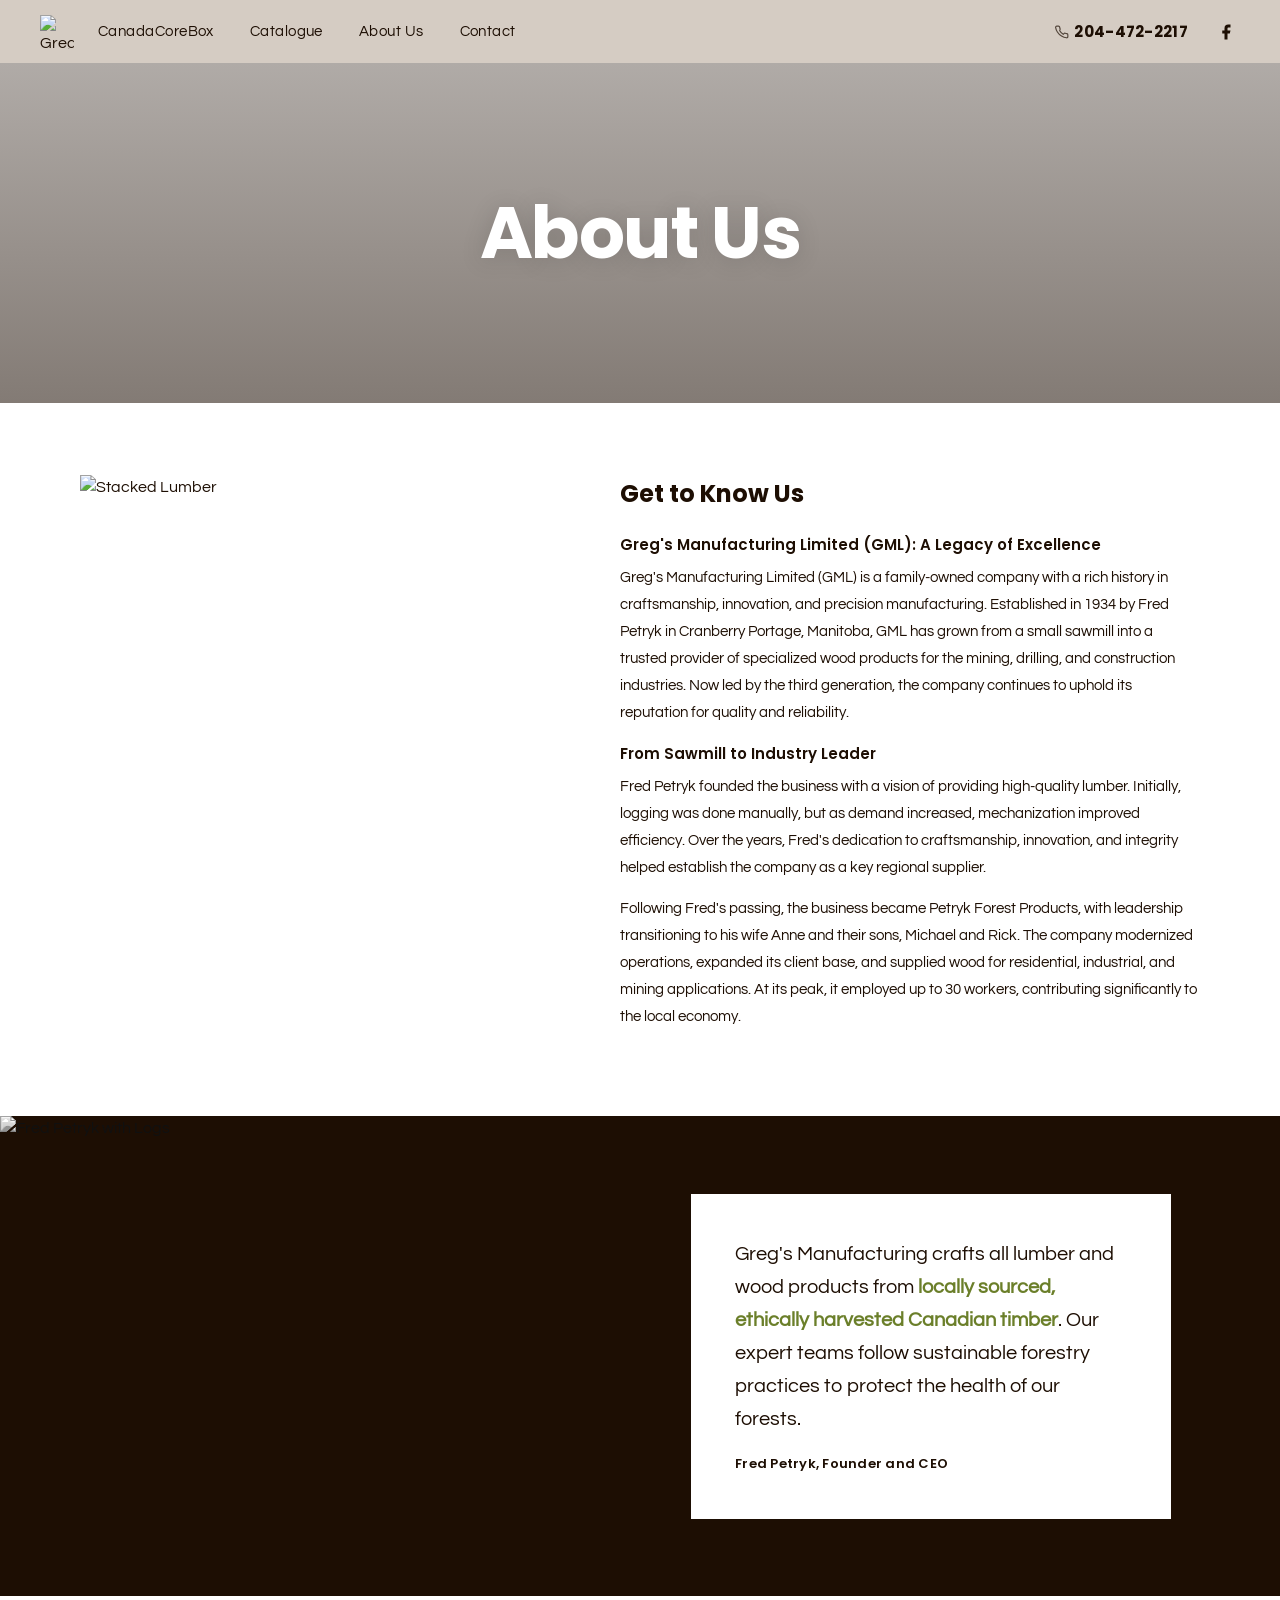
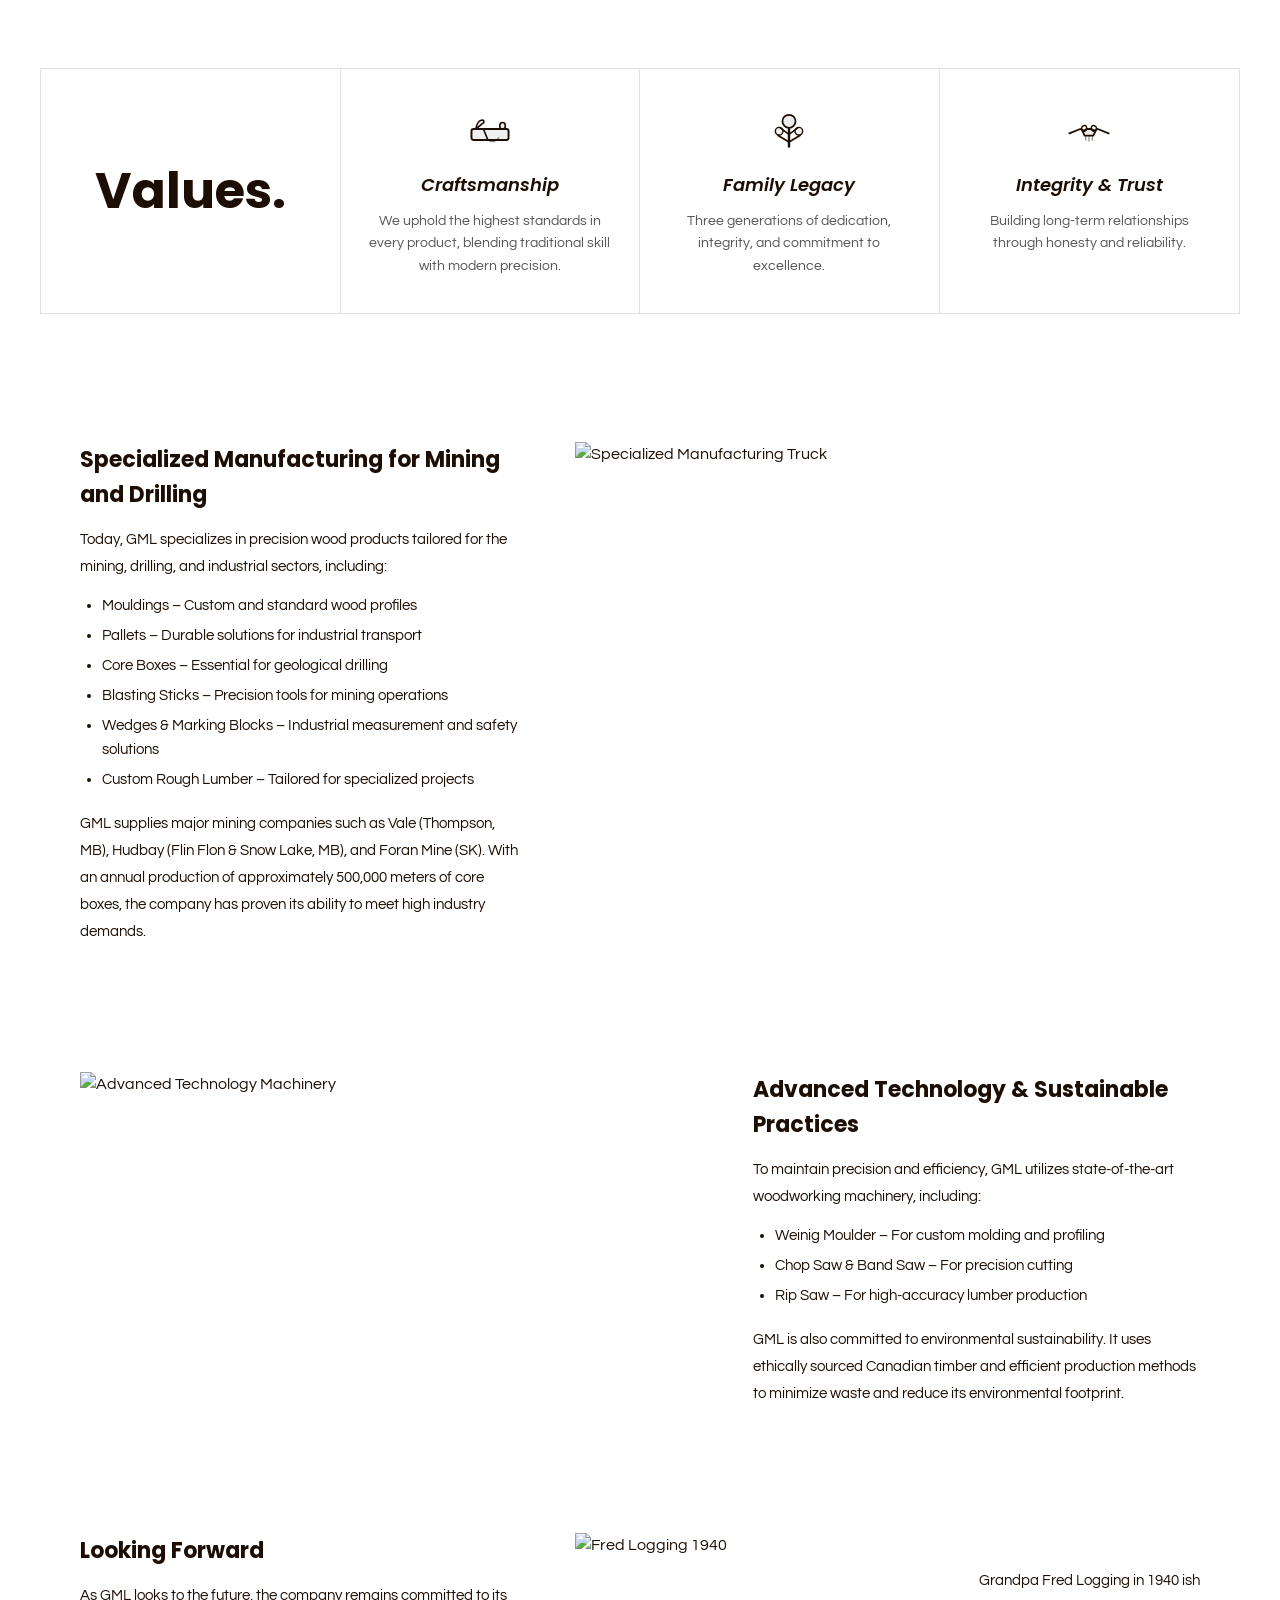
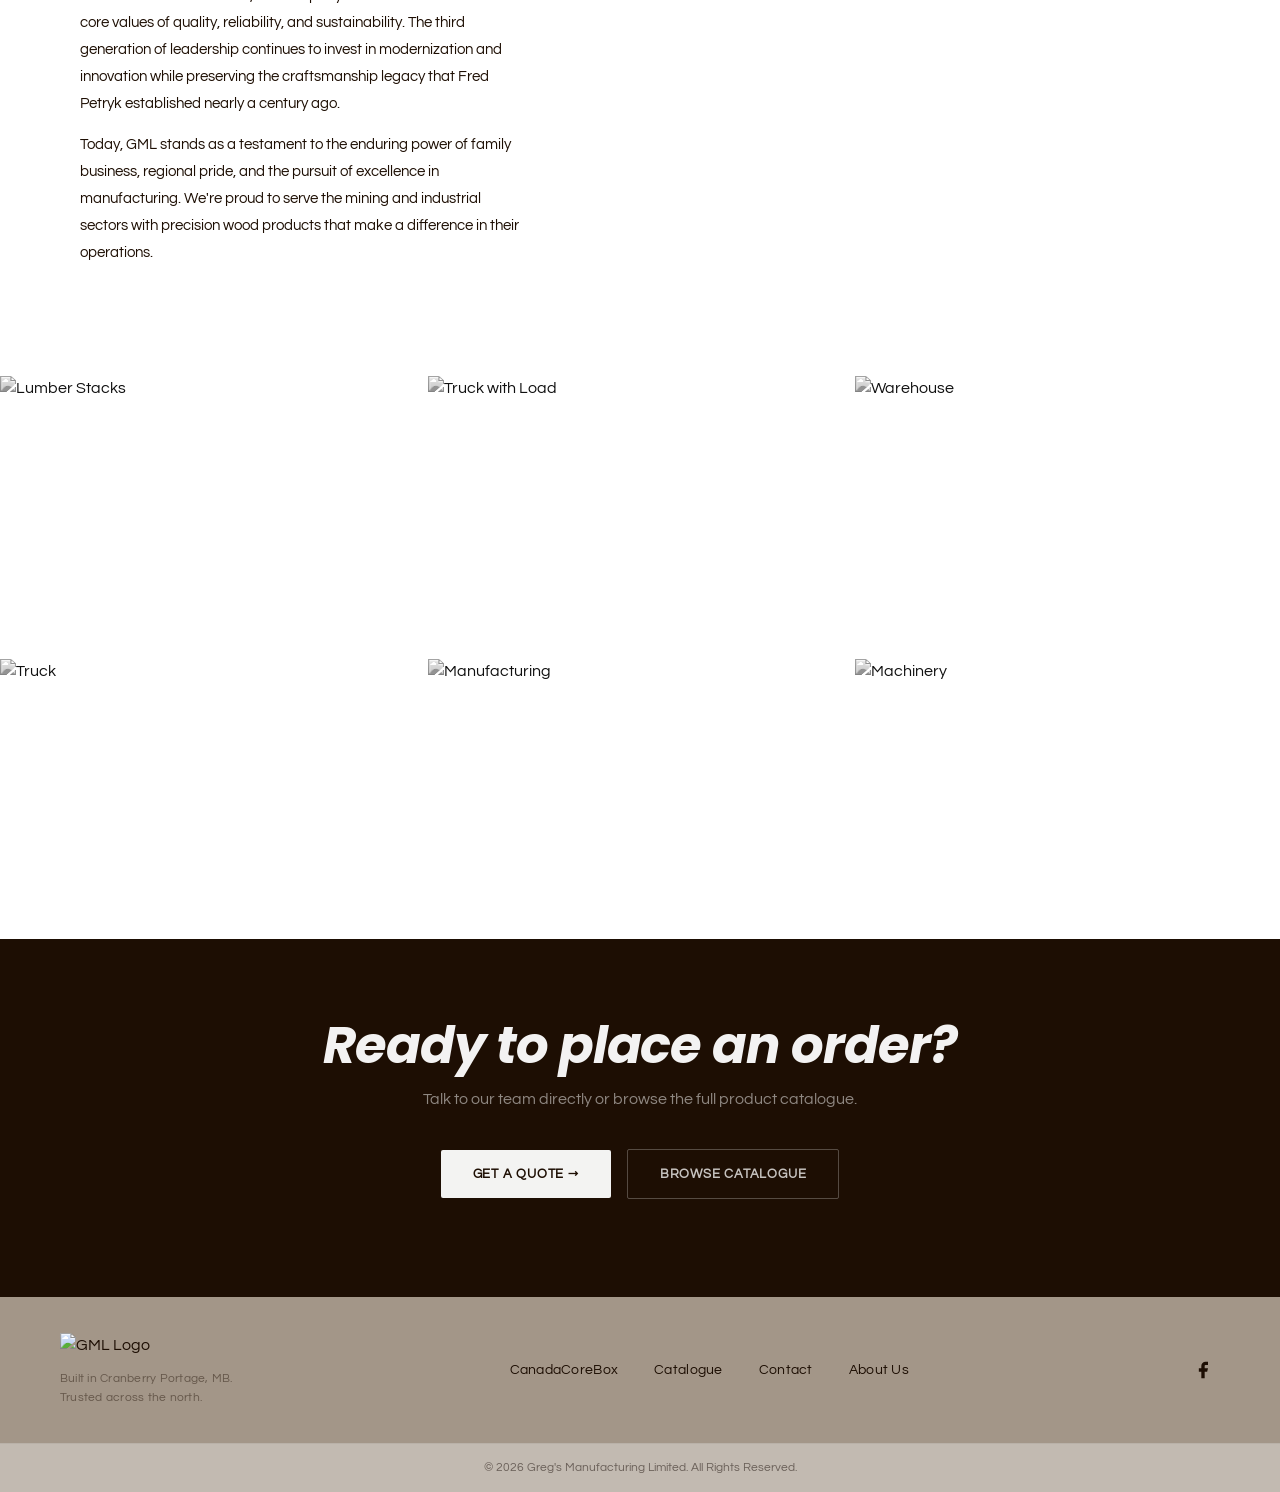
==== about.html @ 720ad1c5 "Initial deploy - Greg's Manufacturing website" ====
<!DOCTYPE html>
<html lang="en">
<head>
    <meta charset="UTF-8">
    <meta name="viewport" content="width=device-width, initial-scale=1.0">
    <title>About Us | Greg's Manufacturing</title>
    <meta name="description" content="Family-owned since 1934, Greg's Manufacturing Limited crafts precision wood products for mining, drilling, and construction — three generations of quality from Cranberry Portage, Manitoba.">
    <link rel="preconnect" href="https://fonts.googleapis.com">
    <link href="https://fonts.googleapis.com/css2?family=Questrial&family=Poppins:ital,wght@0,400;0,600;0,700;1,700&family=Caveat&display=swap" rel="stylesheet">
    <link rel="stylesheet" href="css/styles.css">
</head>
<body>

<!-- NAV OVERLAY (mobile) -->
<div class="nav-overlay"></div>

<!-- HEADER -->
<header class="navbar">
    <div class="navbar-container">
        <a href="index.html" class="navbar-logo">
            <img src="https://static.wixstatic.com/media/cbf3d6_d84fb97ebce346318b91014af316a2ef~mv2.webp/v1/fill/w_68,h_68,al_c,q_80,usm_0.66_1.00_0.01,enc_avif,quality_auto/cbf3d6_d84fb97ebce346318b91014af316a2ef~mv2.webp" alt="Greg's Manufacturing" width="34" height="34">
        </a>
        <nav class="navbar-nav">
            <a href="canadacorebox.html" class="nav-link">CanadaCoreBox</a>
            <a href="shop.html" class="nav-link">Catalogue</a>
            <a href="about.html" class="nav-link">About Us</a>
            <a href="contact.html" class="nav-link">Contact</a>
        </nav>
        <div class="navbar-phone">
            <a href="tel:+12044722217"><svg viewBox="0 0 24 24" width="14" height="14" fill="none" stroke="currentColor" stroke-width="2" stroke-linecap="round" stroke-linejoin="round" style="flex-shrink:0;margin-right:5px;vertical-align:middle;opacity:0.7"><path d="M22 16.92v3a2 2 0 0 1-2.18 2 19.79 19.79 0 0 1-8.63-3.07A19.5 19.5 0 0 1 4.11 12 19.79 19.79 0 0 1 1 4.18 2 2 0 0 1 3 2h3a2 2 0 0 1 2 1.72c.127.96.361 1.903.7 2.81a2 2 0 0 1-.45 2.11L8.09 9.91a16 16 0 0 0 6 6l1.27-1.27a2 2 0 0 1 2.11-.45c.907.339 1.85.573 2.81.7A2 2 0 0 1 22 16.92z"/></svg>204-472-2217</a>
        </div>
        <div class="navbar-social-icons">
            <a href="https://www.facebook.com/GregsManufacturing" target="_blank" rel="noopener" aria-label="Facebook">
                <svg viewBox="0 0 24 24" width="18" height="18"><path d="M18 2h-3a5 5 0 0 0-5 5v3H7v4h3v8h4v-8h3l1-4h-4V7a1 1 0 0 1 1-1h3z" fill="#1D0E03"/></svg>
            </a>
        </div>
        <button class="hamburger" aria-label="Menu">
            <span></span>
            <span></span>
            <span></span>
        </button>
    </div>
</header>

<!-- HERO BANNER -->
<section class="hero-banner" style="background-image: url('https://static.wixstatic.com/media/35a073_7b46d443b88c47fdb5cd29b026f4b149~mv2.avif/v1/fill/w_1920,h_700,al_c,q_85,usm_0.33_1.00_0.00,enc_avif,quality_auto/35a073_7b46d443b88c47fdb5cd29b026f4b149~mv2.avif');">
    <div class="hero-overlay"></div>
    <div class="hero-banner-title">About Us</div>
</section>

<!-- GET TO KNOW US -->
<section class="about-content">
    <div class="about-image animate-on-scroll animate-left">
        <img src="https://static.wixstatic.com/media/35a073_2f0a1496385042cf8d1211276b0727d4~mv2.avif/v1/fill/w_800,h_1000,al_c,q_85,enc_avif,quality_auto/35a073_2f0a1496385042cf8d1211276b0727d4~mv2.avif" alt="Stacked Lumber">
    </div>
    <div class="about-text animate-on-scroll animate-right">
        <h3>Get to Know Us</h3>
        <p class="bold-intro">Greg's Manufacturing Limited (GML): A Legacy of Excellence</p>
        <p>Greg's Manufacturing Limited (GML) is a family-owned company with a rich history in craftsmanship, innovation, and precision manufacturing. Established in 1934 by Fred Petryk in Cranberry Portage, Manitoba, GML has grown from a small sawmill into a trusted provider of specialized wood products for the mining, drilling, and construction industries. Now led by the third generation, the company continues to uphold its reputation for quality and reliability.</p>
        <p class="bold-intro">From Sawmill to Industry Leader</p>
        <p>Fred Petryk founded the business with a vision of providing high-quality lumber. Initially, logging was done manually, but as demand increased, mechanization improved efficiency. Over the years, Fred's dedication to craftsmanship, innovation, and integrity helped establish the company as a key regional supplier.</p>
        <p>Following Fred's passing, the business became Petryk Forest Products, with leadership transitioning to his wife Anne and their sons, Michael and Rick. The company modernized operations, expanded its client base, and supplied wood for residential, industrial, and mining applications. At its peak, it employed up to 30 workers, contributing significantly to the local economy.</p>
    </div>
</section>

<!-- QUOTE SECTION -->
<section class="quote-section">
    <div class="quote-inner">
        <div class="quote-image">
            <img src="https://static.wixstatic.com/media/35a073_d8422c2f8cbd479ead349807c855b0f2~mv2.jpg/v1/fill/w_600,h_800,al_c,q_85,enc_avif,quality_auto/35a073_d8422c2f8cbd479ead349807c855b0f2~mv2.jpg" alt="Fred Petryk with Logs">
        </div>
        <div class="quote-card">
            <div class="quote-card-inner animate-on-scroll">
                <blockquote>Greg's Manufacturing crafts all lumber and wood products from <span class="text-highlight">locally sourced, ethically harvested Canadian timber</span>. Our expert teams follow sustainable forestry practices to protect the health of our forests.</blockquote>
                <p class="attribution">Fred Petryk, Founder and CEO</p>
            </div>
        </div>
    </div>
</section>

<!-- VALUES SECTION -->
<section class="values-section">
    <div class="values-grid animate-on-scroll">
        <div class="value-title-cell">
            <h2>Values.</h2>
        </div>
        <div class="value-item">
            <!-- Craftsmanship: wood plane tool -->
            <svg class="value-icon" viewBox="0 0 44 44" fill="none" xmlns="http://www.w3.org/2000/svg" aria-hidden="true">
              <!-- Plane body -->
              <rect x="5" y="22" width="34" height="10" rx="2" stroke="#1D0E03" stroke-width="1.8" fill="rgba(29,14,3,0.06)"/>
              <!-- Blade opening -->
              <path d="M16 22 L20 32" stroke="#1D0E03" stroke-width="1.5" stroke-linecap="round"/>
              <!-- Rear handle -->
              <path d="M9 22 C9 22 10 15 14 14 C17 13 17 17 15 17 L9 22Z" stroke="#1D0E03" stroke-width="1.5" stroke-linejoin="round" fill="rgba(29,14,3,0.06)"/>
              <!-- Front knob -->
              <rect x="31" y="16" width="5" height="6" rx="2.5" stroke="#1D0E03" stroke-width="1.5" fill="rgba(29,14,3,0.06)"/>
              <!-- Wood shaving curls out -->
              <path d="M20 32 Q26 36 30 30" stroke="#1D0E03" stroke-width="1.2" stroke-linecap="round" fill="none" opacity="0.5"/>
            </svg>
            <h3>Craftsmanship</h3>
            <p>We uphold the highest standards in every product, blending traditional skill with modern precision.</p>
        </div>
        <div class="value-item">
            <!-- Family Legacy: three-generation tree -->
            <svg class="value-icon" viewBox="0 0 44 44" fill="none" xmlns="http://www.w3.org/2000/svg" aria-hidden="true">
              <!-- Trunk -->
              <line x1="22" y1="38" x2="22" y2="22" stroke="#1D0E03" stroke-width="2.2" stroke-linecap="round"/>
              <!-- Lower branches -->
              <path d="M22 34 L12 28 M22 34 L32 28" stroke="#1D0E03" stroke-width="1.6" stroke-linecap="round"/>
              <!-- Mid branches -->
              <path d="M22 27 L14 21 M22 27 L30 21" stroke="#1D0E03" stroke-width="1.4" stroke-linecap="round"/>
              <!-- Top canopy -->
              <circle cx="22" cy="15" r="6" stroke="#1D0E03" stroke-width="1.6" fill="rgba(29,14,3,0.08)"/>
              <!-- Side canopy buds -->
              <circle cx="13" cy="24" r="3.5" stroke="#1D0E03" stroke-width="1.3" fill="rgba(29,14,3,0.06)"/>
              <circle cx="31" cy="24" r="3.5" stroke="#1D0E03" stroke-width="1.3" fill="rgba(29,14,3,0.06)"/>
            </svg>
            <h3>Family Legacy</h3>
            <p>Three generations of dedication, integrity, and commitment to excellence.</p>
        </div>
        <div class="value-item">
            <!-- Integrity & Trust: handshake -->
            <svg class="value-icon" viewBox="0 0 44 44" fill="none" xmlns="http://www.w3.org/2000/svg" aria-hidden="true">
              <!-- Left hand reaching in -->
              <path d="M4 26 L14 22 L18 24 L20 22 L24 22" stroke="#1D0E03" stroke-width="1.7" stroke-linecap="round" stroke-linejoin="round"/>
              <!-- Right hand reaching in -->
              <path d="M40 26 L30 22 L26 24 L24 22" stroke="#1D0E03" stroke-width="1.7" stroke-linecap="round" stroke-linejoin="round"/>
              <!-- Clasped hands body -->
              <path d="M16 24 L18 28 L26 28 L28 24 L24 22 L20 22 Z" stroke="#1D0E03" stroke-width="1.6" stroke-linejoin="round" fill="rgba(29,14,3,0.08)"/>
              <!-- Thumb left -->
              <path d="M16 24 Q14 20 17 19 Q20 18 20 22" stroke="#1D0E03" stroke-width="1.3" stroke-linecap="round" fill="none"/>
              <!-- Thumb right -->
              <path d="M28 24 Q30 20 27 19 Q24 18 24 22" stroke="#1D0E03" stroke-width="1.3" stroke-linecap="round" fill="none"/>
              <!-- Knuckle lines -->
              <path d="M19 28 L19 32 M22 28 L22 33 M25 28 L25 32" stroke="#1D0E03" stroke-width="1.1" stroke-linecap="round" opacity="0.5"/>
            </svg>
            <h3>Integrity &amp; Trust</h3>
            <p>Building long-term relationships through honesty and reliability.</p>
        </div>
    </div>
</section>

<!-- SPECIALIZED MANUFACTURING -->
<section class="two-col-section animate-on-scroll">
    <div>
        <h3>Specialized Manufacturing for Mining and Drilling</h3>
        <p>Today, GML specializes in precision wood products tailored for the mining, drilling, and industrial sectors, including:</p>
        <ul>
            <li>Mouldings &ndash; Custom and standard wood profiles</li>
            <li>Pallets &ndash; Durable solutions for industrial transport</li>
            <li>Core Boxes &ndash; Essential for geological drilling</li>
            <li>Blasting Sticks &ndash; Precision tools for mining operations</li>
            <li>Wedges &amp; Marking Blocks &ndash; Industrial measurement and safety solutions</li>
            <li>Custom Rough Lumber &ndash; Tailored for specialized projects</li>
        </ul>
        <p>GML supplies major mining companies such as Vale (Thompson, MB), Hudbay (Flin Flon &amp; Snow Lake, MB), and Foran Mine (SK). With an annual production of approximately 500,000 meters of core boxes, the company has proven its ability to meet high industry demands.</p>
    </div>
    <div>
        <img src="https://static.wixstatic.com/media/35a073_75ba14ee79a74756b8997df6b9e91d96~mv2.png/v1/fill/w_600,h_600,al_c,q_80,enc_avif,quality_auto/35a073_75ba14ee79a74756b8997df6b9e91d96~mv2.png" alt="Specialized Manufacturing Truck">
    </div>
</section>

<!-- ADVANCED TECHNOLOGY -->
<section class="two-col-section reverse animate-on-scroll">
    <div>
        <img src="https://static.wixstatic.com/media/35a073_1a4a64a740eb40b781520e75310e708d~mv2.png/v1/fill/w_600,h_600,al_c,q_80,enc_avif,quality_auto/35a073_1a4a64a740eb40b781520e75310e708d~mv2.png" alt="Advanced Technology Machinery">
    </div>
    <div>
        <h3>Advanced Technology &amp; Sustainable Practices</h3>
        <p>To maintain precision and efficiency, GML utilizes state-of-the-art woodworking machinery, including:</p>
        <ul>
            <li>Weinig Moulder &ndash; For custom molding and profiling</li>
            <li>Chop Saw &amp; Band Saw &ndash; For precision cutting</li>
            <li>Rip Saw &ndash; For high-accuracy lumber production</li>
        </ul>
        <p>GML is also committed to environmental sustainability. It uses ethically sourced Canadian timber and efficient production methods to minimize waste and reduce its environmental footprint.</p>
    </div>
</section>

<!-- LOOKING FORWARD -->
<section class="two-col-section animate-on-scroll">
    <div>
        <h3>Looking Forward</h3>
        <p>As GML looks to the future, the company remains committed to its core values of quality, reliability, and sustainability. The third generation of leadership continues to invest in modernization and innovation while preserving the craftsmanship legacy that Fred Petryk established nearly a century ago.</p>
        <p>Today, GML stands as a testament to the enduring power of family business, regional pride, and the pursuit of excellence in manufacturing. We're proud to serve the mining and industrial sectors with precision wood products that make a difference in their operations.</p>
    </div>
    <div>
        <img src="https://static.wixstatic.com/media/35a073_7b46d443b88c47fdb5cd29b026f4b149~mv2.avif/v1/fill/w_800,h_600,al_c,q_85,enc_avif,quality_auto/35a073_7b46d443b88c47fdb5cd29b026f4b149~mv2.avif" alt="Fred Logging 1940">
        <p class="image-caption">Grandpa Fred Logging in 1940 ish</p>
    </div>
</section>

<!-- PHOTO STRIP -->
<div class="photo-strip">
    <img src="https://static.wixstatic.com/media/35a073_6be5765c0516487d9f81ca8d12e9eb0e~mv2.png/v1/fill/w_600,h_300,al_c,q_80,enc_avif,quality_auto/35a073_6be5765c0516487d9f81ca8d12e9eb0e~mv2.png" alt="Lumber Stacks">
    <img src="https://static.wixstatic.com/media/35a073_f7bd3efd54eb4dfc8c0d13324aca8964~mv2.png/v1/fill/w_600,h_300,al_c,q_80,enc_avif,quality_auto/35a073_f7bd3efd54eb4dfc8c0d13324aca8964~mv2.png" alt="Truck with Load">
    <img src="https://static.wixstatic.com/media/35a073_2392bce4a8c94b73bf97f4b4c60f4526~mv2.jpg/v1/fill/w_600,h_300,al_c,q_80,enc_avif,quality_auto/35a073_2392bce4a8c94b73bf97f4b4c60f4526~mv2.jpg" alt="Warehouse">
    <img src="https://static.wixstatic.com/media/35a073_75ba14ee79a74756b8997df6b9e91d96~mv2.png/v1/fill/w_600,h_300,al_c,q_80,enc_avif,quality_auto/35a073_75ba14ee79a74756b8997df6b9e91d96~mv2.png" alt="Truck">
    <img src="https://static.wixstatic.com/media/35a073_69c501fcef1d486fbdba73f468052e96~mv2.png/v1/fill/w_600,h_300,al_c,q_80,enc_avif,quality_auto/35a073_69c501fcef1d486fbdba73f468052e96~mv2.png" alt="Manufacturing">
    <img src="https://static.wixstatic.com/media/35a073_1a4a64a740eb40b781520e75310e708d~mv2.png/v1/fill/w_600,h_300,al_c,q_80,enc_avif,quality_auto/35a073_1a4a64a740eb40b781520e75310e708d~mv2.png" alt="Machinery">
</div>

<!-- ABOUT CTA BAND -->
<section class="about-cta-band">
    <div class="about-cta-inner">
        <h2 class="about-cta-heading">Ready to place an order?</h2>
        <p class="about-cta-sub">Talk to our team directly or browse the full product catalogue.</p>
        <div class="about-cta-btns">
            <a href="contact.html" class="about-cta-btn">Get a Quote &rarr;</a>
            <a href="shop.html" class="about-cta-btn-ghost">Browse Catalogue</a>
        </div>
    </div>
</section>

<!-- FOOTER -->
<footer class="footer">
    <div class="brush-divider"></div>
    <div class="footer-content">
        <div class="footer-logo">
            <img src="https://static.wixstatic.com/media/cbf3d6_6646ef0430bb4366b4a4011373a65ad4~mv2.png/v1/fill/w_466,h_166,al_c,q_85,usm_0.66_1.00_0.01/cbf3d6_6646ef0430bb4366b4a4011373a65ad4~mv2.png" alt="GML Logo">
            <p class="footer-tagline">Built in Cranberry Portage, MB.<br>Trusted across the north.</p>
        </div>
        <nav class="footer-nav">
            <a href="canadacorebox.html">CanadaCoreBox</a>
            <a href="shop.html">Catalogue</a>
            <a href="contact.html">Contact</a>
            <a href="about.html">About Us</a>
        </nav>
        <div class="footer-social">
            <a href="https://www.facebook.com/GregsManufacturing" target="_blank" rel="noopener" aria-label="Facebook"><svg viewBox="0 0 24 24"><path d="M18 2h-3a5 5 0 0 0-5 5v3H7v4h3v8h4v-8h3l1-4h-4V7a1 1 0 0 1 1-1h3z"/></svg></a>
        </div>
    </div>
    <div class="footer-bottom">
        &copy; 2026 Greg's Manufacturing Limited. All Rights Reserved.
    </div>
</footer>

<script src="js/main.js?v=2"></script>
</body>
</html>
---- css/styles.css ----
/* ===================================
   GREG'S MANUFACTURING — Master Stylesheet
   Fonts: Questrial (body), Poppins (headings), Caveat (captions)
   Colors: #1D0E03 (dark brown), #d5ccc3 (nav bg), #a39688 (footer), #E63E21 (red), #6B7F2A (green)
   =================================== */

@import url("https://fonts.googleapis.com/css2?family=Questrial&family=Poppins:ital,wght@0,300;0,400;0,500;0,600;0,700;1,400;1,700&family=Caveat:wght@400;700&display=swap");

/* === RESET === */
*, *::before, *::after { margin: 0; padding: 0; box-sizing: border-box; }
html { scroll-behavior: smooth; }
body {
  font-family: "Questrial", sans-serif;
  color: #1D0E03;
  background: #fff;
  line-height: 1.6;
  -webkit-font-smoothing: antialiased;
  -moz-osx-font-smoothing: grayscale;
  overflow-x: hidden;
}
img { display: block; max-width: 100%; height: auto; }
a { color: inherit; text-decoration: none; }
button { cursor: pointer; border: none; font-family: inherit; background: none; }
input, textarea, select { font-family: inherit; color: inherit; }
ul, ol { list-style: none; }

/* === VARIABLES === */
:root {
  --dark: #1D0E03;
  --white: #FFFFFF;
  --nav-bg-solid: #d5ccc3;
  --footer-bg: #a39688;
  --red: #E63E21;
  --green: #6B7F2A;
  --grey-light: #f5f5f5;
  --grey-med: #e0e0e0;
  --font-body: "Questrial", sans-serif;
  --font-heading: "Poppins", sans-serif;
  --font-caption: "Caveat", cursive;
  --max-width: 1400px;
}

/* =============================================
   HEADER / NAVBAR
   Wix-style sticky nav: 63px tall, warm beige
   ============================================= */
.navbar {
  position: sticky;
  top: 0;
  z-index: 1000;
  height: 63px;
  background: #d5ccc3;
}
.navbar-container {
  max-width: var(--max-width);
  margin: 0 auto;
  height: 100%;
  display: flex;
  align-items: center;
  padding: 0 40px;
  gap: 24px;
  position: relative;
}
.navbar-logo img {
  width: 34px;
  height: 34px;
  object-fit: contain;
}
.navbar-nav {
  display: flex;
  gap: 36px;
}
.navbar-nav .nav-link {
  font-family: var(--font-body);
  font-size: 15px;
  letter-spacing: 0.03em;
  color: var(--dark);
  transition: color 0.3s ease, opacity 0.3s ease;
  position: relative;
  padding: 4px 0;
}
.navbar-nav .nav-link:hover {
  opacity: 0.65;
}
.navbar-nav .nav-link::after {
  content: '';
  position: absolute;
  bottom: -2px;
  left: 50%;
  width: 0;
  height: 1.5px;
  background: var(--dark);
  transition: width 0.35s ease-out, left 0.35s ease-out;
}
.navbar-nav .nav-link:hover::after {
  width: 100%;
  left: 0;
}

/* =============================================
   HERO SECTION (Homepage - full viewport)
   ============================================= */
.hero {
  position: relative;
  height: 100vh;
  min-height: 600px;
  display: flex;
  align-items: center;
  justify-content: center;
  background-size: cover;
  background-position: center;
  overflow: hidden;
}
.hero-overlay {
  position: absolute;
  inset: 0;
  background: rgba(29, 14, 3, 0.42);
  z-index: 1;
}
.hero-content {
  position: relative;
  z-index: 2;
  text-align: center;
  padding: 0 20px;
}
.hero-logo {
  max-width: 560px;
  margin: 0 auto 20px;
  filter: drop-shadow(0 2px 8px rgba(0,0,0,0.3));
}
.hero-tagline {
  color: var(--white);
  font-family: var(--font-body);
  font-size: 17px;
  font-weight: 400;
  letter-spacing: 0.05em;
}

/* =============================================
   HERO BANNER (Subpages - shorter)
   ============================================= */
.hero-banner {
  position: relative;
  height: 340px;
  display: flex;
  align-items: center;
  justify-content: center;
  background-size: cover;
  background-position: center;
  overflow: hidden;
}
.hero-banner .hero-overlay {
  background: linear-gradient(180deg, rgba(29, 14, 3, 0.35) 0%, rgba(29, 14, 3, 0.55) 100%);
}
.hero-banner-title {
  position: relative;
  z-index: 2;
  font-family: var(--font-heading);
  font-size: clamp(48px, 6vw, 72px);
  font-weight: 700;
  color: var(--white);
  letter-spacing: -0.02em;
  text-shadow: 0 2px 24px rgba(0,0,0,0.15);
}
.hero-banner-title-left {
  position: relative;
  z-index: 2;
  font-family: var(--font-heading);
  font-size: 60px;
  font-weight: 700;
  color: var(--white);
  padding-left: 80px;
  width: 100%;
  letter-spacing: -0.01em;
}

/* =============================================
   FEATURES SECTION (Homepage - 3D box + cards)
   ============================================= */
.features-section {
  position: relative;
  background: #6b6b6b;
  padding: 0;
  overflow: hidden;
}
.features-section .features-image {
  width: 100%;
}
.features-section .features-image img {
  width: 100%;
  display: block;
}
.features-cards {
  position: absolute;
  right: 48px;
  top: 50%;
  transform: translateY(-50%);
  display: flex;
  flex-direction: column;
  gap: 16px;
  z-index: 2;
  max-width: 360px;
}
.feature-card {
  background: rgba(245, 243, 240, 0.94);
  padding: 18px 22px;
  display: flex;
  align-items: flex-start;
  gap: 14px;
  backdrop-filter: blur(4px);
}
.feature-icon {
  width: 42px;
  height: 42px;
  background: var(--dark);
  border-radius: 50%;
  display: flex;
  align-items: center;
  justify-content: center;
  flex-shrink: 0;
}
.feature-icon svg {
  width: 20px;
  height: 20px;
}
.feature-title {
  font-family: var(--font-heading);
  font-size: 15px;
  font-weight: 700;
  color: var(--dark);
  margin-bottom: 3px;
  letter-spacing: 0.04em;
  text-transform: uppercase;
}
.feature-description {
  font-family: var(--font-body);
  font-size: 13px;
  color: #555;
  line-height: 1.5;
}

/* =============================================
   BRUSH STROKE DIVIDER
   ============================================= */
.brush-divider {
  width: 100%;
  height: 18px;
  background: var(--dark);
  position: relative;
  overflow: hidden;
}
.brush-divider::before,
.brush-divider::after {
  content: '';
  position: absolute;
  width: 100%;
  height: 100%;
}
.brush-divider::before {
  background: linear-gradient(90deg,
    transparent 0%, var(--dark) 2%, var(--dark) 12%, transparent 13%,
    var(--dark) 15%, var(--dark) 42%, transparent 43%,
    var(--dark) 45%, var(--dark) 78%, transparent 79%,
    var(--dark) 81%, var(--dark) 96%, transparent 100%
  );
  top: -4px;
}
.brush-divider::after {
  background: linear-gradient(90deg,
    var(--dark) 3%, transparent 4%, var(--dark) 6%, var(--dark) 22%,
    transparent 23%, var(--dark) 25%, var(--dark) 55%,
    transparent 56%, var(--dark) 58%, var(--dark) 88%,
    transparent 89%, var(--dark) 91%, var(--dark) 100%
  );
  bottom: -4px;
}

/* =============================================
   WHO WE ARE SECTION (Homepage)
   ============================================= */
.who-we-are {
  background: var(--white);
  padding: 80px 40px;
}
.who-we-are-content {
  max-width: 1200px;
  margin: 0 auto;
  display: grid;
  grid-template-columns: 1fr 1fr;
  gap: 60px;
  align-items: center;
}
.who-we-are-text h2 {
  font-family: var(--font-heading);
  font-size: 42px;
  font-weight: 700;
  color: var(--dark);
  margin-bottom: 20px;
}
.who-we-are-text p {
  font-family: var(--font-body);
  font-size: 17px;
  line-height: 1.8;
  color: var(--dark);
}
.who-we-are-image {
  position: relative;
}
.who-we-are-image img {
  width: 100%;
  filter: grayscale(100%);
}
.image-caption {
  font-family: var(--font-caption);
  font-size: 20px;
  color: var(--dark);
  margin-top: 8px;
  text-align: right;
}

/* =============================================
   OUR PRODUCT SECTION (Homepage)
   ============================================= */
.our-product {
  background: var(--white);
  padding: 0;
  position: relative;
}
.our-product-inner {
  display: grid;
  grid-template-columns: 2fr 1fr;
  min-height: 560px;
}
.our-product-gallery {
  display: grid;
  grid-template-columns: 1fr 1fr;
  grid-template-rows: 1fr 1fr;
  gap: 3px;
  position: relative;
}
.our-product-gallery img {
  width: 100%;
  height: 100%;
  object-fit: cover;
}
.gallery-arrow {
  position: absolute;
  top: 50%;
  transform: translateY(-50%);
  z-index: 3;
  font-size: 42px;
  color: var(--white);
  background: rgba(0,0,0,0.25);
  width: 44px;
  height: 72px;
  display: flex;
  align-items: center;
  justify-content: center;
  transition: background 0.25s;
}
.gallery-arrow:hover {
  background: rgba(0,0,0,0.45);
}
.gallery-prev { left: 0; }
.gallery-next { right: 0; }
.our-product-card {
  background: var(--white);
  padding: 56px 44px;
  display: flex;
  flex-direction: column;
  justify-content: center;
}
.our-product-card h2 {
  font-family: var(--font-heading);
  font-size: 42px;
  font-weight: 700;
  color: var(--dark);
  margin-bottom: 18px;
}
.our-product-card p {
  font-family: var(--font-body);
  font-size: 17px;
  line-height: 1.8;
  color: var(--dark);
  margin-bottom: 30px;
}
.cta-button {
  display: inline-block;
  background: var(--dark);
  color: var(--white);
  font-family: var(--font-body);
  font-size: 15px;
  padding: 13px 36px;
  border-radius: 24px;
  transition: opacity 0.25s, transform 0.25s;
  width: fit-content;
  letter-spacing: 0.02em;
}
.cta-button:hover {
  opacity: 0.85;
  transform: translateY(-1px);
}

/* =============================================
   FOOTER
   ============================================= */
.footer {
  margin-top: 0;
  position: relative;
}
.footer .brush-divider {
  margin-bottom: 0;
}
.footer-content {
  background: var(--footer-bg);
  padding: 36px 60px;
  display: flex;
  align-items: center;
  justify-content: space-between;
}
.footer-logo {
  flex-shrink: 0;
}
.footer-logo img {
  height: auto;
  width: 160px;
  max-width: 160px;
  display: block;
}
.footer-nav {
  display: flex;
  gap: 36px;
}
.footer-nav a {
  font-family: var(--font-body);
  font-size: 14px;
  color: var(--dark);
  transition: opacity 0.3s ease;
  letter-spacing: 0.02em;
}
.footer-nav a:hover {
  opacity: 0.55;
}
.footer-social {
  display: flex;
  gap: 14px;
  align-items: center;
}
.footer-social a {
  display: flex;
  align-items: center;
  justify-content: center;
  width: 34px;
  height: 34px;
  transition: opacity 0.25s;
}
.footer-social a:hover {
  opacity: 0.55;
}
.footer-social svg {
  width: 20px;
  height: 20px;
  fill: var(--dark);
}
.footer-bottom {
  text-align: center;
  padding: 14px 40px;
  background: var(--footer-bg);
  font-family: var(--font-body);
  font-size: 12px;
  color: var(--dark);
  opacity: 0.65;
  border-top: 1px solid rgba(29,14,3,0.1);
}

/* =============================================
   CANADACOREBOX PAGE
   ============================================= */
.ccb-hero {
  background: #d5ccc3;
  padding: 56px 40px 36px;
}
.ccb-hero-content {
  position: relative;
  z-index: 2;
  max-width: 1200px;
  margin: 0 auto;
  display: flex;
  align-items: center;
  gap: 16px;
}
.ccb-hero-logo {
  max-width: 360px;
  height: auto;
}
.ccb-logo-icon {
  width: 56px;
  height: 56px;
}
.ccb-hero h1 {
  font-family: var(--font-heading);
  font-size: 40px;
  font-weight: 700;
  color: var(--dark);
}
.ccb-hero .subtitle {
  font-family: var(--font-body);
  font-size: 22px;
  color: var(--dark);
  margin-top: 8px;
  margin-left: 72px;
}

/* Product card row */
.product-cards-row {
  display: flex;
  justify-content: center;
  gap: 28px;
  padding: 56px 40px;
  max-width: 860px;
  margin: 0 auto;
}
.product-mini-card {
  text-align: center;
  width: 200px;
}
.product-mini-card img {
  width: 200px;
  height: 200px;
  object-fit: cover;
  border: 1px solid #ddd;
  margin-bottom: 10px;
}
.product-mini-card h3 {
  font-family: var(--font-heading);
  font-size: 17px;
  font-weight: 600;
  color: var(--dark);
  margin-bottom: 4px;
}
.product-mini-card .price {
  font-family: var(--font-body);
  font-size: 15px;
  color: #777;
}
.variant-intro {
  text-align: center;
  font-family: var(--font-body);
  font-size: 17px;
  padding: 0 40px 36px;
  color: var(--dark);
}

/* Product detail sections */
.product-detail {
  display: grid;
  grid-template-columns: 1fr 1fr;
  gap: 36px;
  padding: 56px 40px;
  max-width: 1200px;
  margin: 0 auto;
  align-items: start;
  border-top: 1px solid #e8e8e8;
}
.product-detail-image {
  position: relative;
}
.product-detail-image img {
  width: 100%;
  border: 1px solid #ddd;
}
.product-ribbon {
  position: absolute;
  top: 12px;
  left: 12px;
  background: #7a8a6a;
  color: var(--white);
  font-family: var(--font-body);
  font-size: 13px;
  padding: 5px 14px;
  z-index: 2;
  letter-spacing: 0.03em;
}
.product-detail-card {
  background: var(--white);
  border: 1px solid #ddd;
  padding: 18px;
  margin-top: 10px;
}
.product-detail-card h3 {
  font-family: var(--font-heading);
  font-size: 18px;
  font-weight: 600;
  margin-bottom: 4px;
}
.product-detail-card .price {
  font-size: 15px;
  color: #777;
}
.product-detail-specs h2 {
  font-family: var(--font-heading);
  font-size: 68px;
  font-weight: 700;
  color: var(--dark);
  margin-bottom: 20px;
  line-height: 1;
}
.product-detail-specs h4 {
  font-family: var(--font-heading);
  font-size: 15px;
  font-weight: 600;
  color: var(--dark);
  margin-bottom: 6px;
  text-transform: uppercase;
  letter-spacing: 0.03em;
}
.product-detail-specs .sizes {
  font-family: var(--font-body);
  font-size: 16px;
  margin-bottom: 20px;
}
.product-detail-specs ul {
  list-style: disc;
  padding-left: 20px;
}
.product-detail-specs li {
  font-family: var(--font-body);
  font-size: 15px;
  margin-bottom: 6px;
}

/* =============================================
   CATALOGUE / SHOP PAGE
   ============================================= */
.shop-banner {
  background: var(--dark);
  background-size: cover;
  background-position: center;
  background-repeat: no-repeat;
  padding: 80px 80px;
  position: relative;
  min-height: 280px;
  display: flex;
  align-items: flex-start;
}
.shop-banner-video {
  position: absolute;
  inset: 0;
  width: 100%;
  height: 100%;
  object-fit: cover;
  object-position: center;
  z-index: 0;
}
.shop-banner-overlay {
  position: absolute;
  inset: 0;
  background: rgba(29, 14, 3, 0.58);
  z-index: 1;
}
.shop-banner-inner {
  position: relative;
  z-index: 2;
}
.shop-banner-icon {
  width: 48px;
  margin-bottom: 12px;
}
.shop-banner .label {
  font-family: var(--font-body);
  font-size: 13px;
  letter-spacing: 6px;
  text-transform: uppercase;
  color: white;
  margin-bottom: 10px;
}
.shop-banner h1 {
  font-family: var(--font-heading);
  font-size: 40px;
  font-weight: 700;
  color: white;
  line-height: 1.2;
}
.shop-banner h1 em {
  font-style: italic;
}
.shop-content {
  display: grid;
  grid-template-columns: 240px 1fr;
  gap: 36px;
  padding: 36px 40px;
  max-width: var(--max-width);
  margin: 0 auto;
}
.shop-sidebar h3 {
  font-family: var(--font-heading);
  font-size: 20px;
  font-weight: 700;
  margin-bottom: 18px;
}
.filter-section {
  border-top: 1px solid #ddd;
  padding-top: 14px;
  margin-bottom: 20px;
}
.filter-header {
  display: flex;
  justify-content: space-between;
  align-items: center;
  cursor: pointer;
  margin-bottom: 10px;
}
.filter-header h4 {
  font-family: var(--font-heading);
  font-size: 15px;
  font-weight: 600;
  color: var(--dark);
}
.filter-toggle {
  font-size: 16px;
  color: #999;
  user-select: none;
}
.filter-list li {
  font-family: var(--font-body);
  font-size: 14px;
  color: #777;
  padding: 5px 0;
  cursor: pointer;
  transition: color 0.2s, font-weight 0.2s;
}
.filter-list li:hover,
.filter-list li.active {
  color: var(--dark);
  font-weight: 700;
}
.sort-bar {
  display: flex;
  justify-content: flex-end;
  margin-bottom: 20px;
}
.sort-bar select {
  font-family: var(--font-body);
  font-size: 14px;
  padding: 10px 14px;
  border: 1px solid #ccc;
  background: var(--white);
  min-width: 150px;
  appearance: auto;
}
.product-grid {
  display: grid;
  grid-template-columns: repeat(3, 1fr);
  gap: 24px;
}
.product-grid-card {
  cursor: pointer;
  transition: transform 0.4s ease-out, box-shadow 0.4s ease-out;
  border-radius: 0;
  overflow: hidden;
}
.product-grid-card:hover {
  transform: translateY(-5px);
  box-shadow: 0 12px 32px rgba(0,0,0,0.1);
}
.product-grid-card .product-thumb {
  width: 100%;
  aspect-ratio: 1;
  object-fit: cover;
  background: #c9b98a;
  margin-bottom: 10px;
  transition: transform 0.6s ease-out;
}
.product-grid-card:hover .product-thumb {
  transform: scale(1.05);
}
.product-grid-card .placeholder-img {
  width: 100%;
  aspect-ratio: 1;
  background: linear-gradient(135deg, #b8a878 0%, #9e8c5c 100%);
  display: flex;
  align-items: center;
  justify-content: center;
  margin-bottom: 10px;
}
.product-grid-card .placeholder-img svg {
  width: 48px;
  height: 48px;
  opacity: 0.35;
}
.product-grid-card h3 {
  font-family: var(--font-heading);
  font-size: 15px;
  font-weight: 600;
  color: var(--dark);
  margin-bottom: 3px;
}
.product-grid-card .price {
  font-family: var(--font-body);
  font-size: 12px;
  color: #999;
  letter-spacing: 0.04em;
  text-transform: uppercase;
}

/* =============================================
   ABOUT PAGE
   ============================================= */
.about-content {
  max-width: 1200px;
  margin: 0 auto;
  padding: 72px 40px;
  display: grid;
  grid-template-columns: 1fr 1.2fr;
  gap: 56px;
  align-items: start;
}
.about-image img {
  width: 100%;
  object-fit: cover;
}
.about-text h3 {
  font-family: var(--font-heading);
  font-size: 24px;
  font-weight: 700;
  color: var(--dark);
  margin-bottom: 18px;
}
.about-text p {
  font-family: var(--font-body);
  font-size: 15px;
  line-height: 1.8;
  margin-bottom: 14px;
}
.about-text .bold-intro {
  font-weight: 600;
  font-family: var(--font-heading);
  font-size: 15px;
  margin-bottom: 6px;
}

/* Quote section */
.quote-section {
  background: var(--dark);
  padding: 0;
}
.quote-inner {
  display: grid;
  grid-template-columns: 1fr 1.2fr;
  min-height: 480px;
}
.quote-image img {
  width: 100%;
  height: 100%;
  object-fit: cover;
  filter: grayscale(100%);
}
.quote-card {
  display: flex;
  align-items: center;
  justify-content: center;
  padding: 56px;
}
.quote-card-inner {
  background: var(--white);
  padding: 44px;
  max-width: 480px;
}
.quote-card-inner blockquote {
  font-family: var(--font-body);
  font-size: 20px;
  line-height: 1.65;
  color: var(--dark);
  margin-bottom: 18px;
}
.quote-card-inner .text-highlight {
  color: var(--green);
  font-weight: 600;
}
.quote-card-inner .attribution {
  font-family: var(--font-heading);
  font-size: 13px;
  font-weight: 600;
  color: var(--dark);
  letter-spacing: 0.02em;
}

/* Values grid */
.values-section {
  padding: 72px 40px;
}
.values-grid {
  max-width: 1200px;
  margin: 0 auto;
  display: grid;
  grid-template-columns: 1fr 1fr 1fr 1fr;
  border: 1px solid #e2e2e2;
}
.values-grid .value-item {
  padding: 36px 26px;
  border-right: 1px solid #e2e2e2;
  text-align: center;
}
.values-grid .value-item:last-child {
  border-right: none;
}
.values-grid .value-title-cell {
  display: flex;
  align-items: center;
  justify-content: center;
  padding: 36px 20px;
  border-right: 1px solid #e2e2e2;
}
.values-grid .value-title-cell h2 {
  font-family: var(--font-heading);
  font-size: 50px;
  font-weight: 700;
  color: var(--dark);
}
.value-icon {
  width: 48px;
  height: 48px;
  margin: 0 auto 18px;
  display: block;
}
.value-item h3 {
  font-family: var(--font-heading);
  font-size: 18px;
  font-weight: 600;
  color: var(--dark);
  margin-bottom: 10px;
  font-style: italic;
}
.value-item p {
  font-family: var(--font-body);
  font-size: 14px;
  line-height: 1.6;
  color: #555;
}

/* Specialized Manufacturing / 2-col sections */
.two-col-section {
  max-width: 1200px;
  margin: 0 auto;
  padding: 56px 40px;
  display: grid;
  grid-template-columns: 1fr 1.4fr;
  gap: 48px;
  align-items: start;
}
.two-col-section.reverse {
  grid-template-columns: 1.4fr 1fr;
}
.two-col-section h3 {
  font-family: var(--font-heading);
  font-size: 22px;
  font-weight: 700;
  color: var(--dark);
  margin-bottom: 14px;
}
.two-col-section p {
  font-family: var(--font-body);
  font-size: 15px;
  line-height: 1.8;
  margin-bottom: 14px;
}
.two-col-section ul {
  list-style: disc;
  padding-left: 22px;
  margin-bottom: 18px;
}
.two-col-section li {
  font-family: var(--font-body);
  font-size: 15px;
  margin-bottom: 6px;
  line-height: 1.6;
}
.two-col-section img {
  width: 100%;
  object-fit: cover;
}

/* Photo strip */
.photo-strip {
  display: grid;
  grid-template-columns: 1fr 1fr 1fr;
  gap: 3px;
  margin-top: 40px;
  overflow: hidden;
}
.photo-strip img {
  width: 100%;
  height: 280px;
  object-fit: cover;
  filter: grayscale(100%);
  transition: filter 0.6s ease-out, transform 0.6s ease-out;
}
.photo-strip img:hover {
  filter: grayscale(0%);
  transform: scale(1.04);
}

/* =============================================
   CONTACT PAGE
   ============================================= */
.contact-content {
  max-width: 1200px;
  margin: 0 auto;
  padding: 56px 40px;
  display: grid;
  grid-template-columns: 1fr 1fr;
  gap: 56px;
}
.contact-info-item {
  display: flex;
  gap: 18px;
  margin-bottom: 28px;
  align-items: flex-start;
}
.contact-icon {
  width: 32px;
  height: 32px;
  flex-shrink: 0;
}
.contact-icon svg {
  width: 100%;
  height: 100%;
  stroke: var(--dark);
  fill: none;
  stroke-width: 1.5;
}
.contact-info-text p {
  font-family: var(--font-body);
  font-size: 15px;
  line-height: 1.6;
  margin-bottom: 4px;
}
.contact-info-text a {
  color: var(--dark);
  text-decoration: underline;
  text-underline-offset: 3px;
}
.contact-info-text a:hover {
  opacity: 0.6;
}
.contact-form label {
  display: block;
  font-family: var(--font-body);
  font-size: 13px;
  color: var(--dark);
  margin-bottom: 6px;
}
.contact-form input,
.contact-form textarea {
  width: 100%;
  padding: 12px 14px;
  border: 1px solid #ccc;
  font-size: 15px;
  margin-bottom: 18px;
  background: var(--white);
  transition: border-color 0.3s ease;
  border-radius: 0;
}
.contact-form input:focus,
.contact-form textarea:focus {
  outline: none;
  border-color: var(--dark);
}
.contact-form textarea {
  min-height: 130px;
  resize: vertical;
}
.contact-form .form-row {
  display: grid;
  grid-template-columns: 1fr 1fr;
  gap: 18px;
}
.contact-form .send-btn {
  display: block;
  margin-left: auto;
  background: var(--dark);
  color: var(--white);
  font-family: var(--font-heading);
  font-size: 13px;
  font-weight: 600;
  padding: 14px 40px;
  border: none;
  cursor: pointer;
  transition: all 0.3s ease;
  letter-spacing: 0.08em;
  text-transform: uppercase;
  border-radius: 0;
}
.contact-form .send-btn:hover {
  transform: translateY(-2px);
  box-shadow: 0 4px 12px rgba(0,0,0,0.08);
}
.contact-divider {
  max-width: 1200px;
  margin: 0 auto;
  padding: 0 40px;
}
.contact-divider hr {
  border: none;
  border-top: 1px solid #e2e2e2;
}
.contact-map {
  max-width: 1200px;
  margin: 36px auto;
  padding: 0 40px;
}
.contact-map iframe {
  width: 100%;
  height: 320px;
  border: none;
}

/* =============================================
   HAMBURGER MENU (Mobile)
   ============================================= */
.hamburger {
  display: none;
  flex-direction: column;
  justify-content: center;
  gap: 5px;
  width: 28px;
  height: 28px;
  cursor: pointer;
  z-index: 1100;
}
.hamburger span {
  display: block;
  width: 100%;
  height: 2px;
  background: var(--dark);
  transition: all 0.3s ease;
}
.hamburger.active span:nth-child(1) {
  transform: rotate(45deg) translate(5px, 5px);
}
.hamburger.active span:nth-child(2) {
  opacity: 0;
}
.hamburger.active span:nth-child(3) {
  transform: rotate(-45deg) translate(5px, -5px);
}

/* =============================================
   SCROLL ANIMATIONS
   ============================================= */
.animate-on-scroll {
  opacity: 0;
  transform: translateY(28px);
  transition: opacity 0.8s ease-out, transform 0.8s ease-out;
  will-change: opacity, transform;
}
.animate-on-scroll.animated {
  opacity: 1;
  transform: translateY(0);
}
.animate-on-scroll.animate-left {
  transform: translateX(-36px);
}
.animate-on-scroll.animate-left.animated {
  transform: translateX(0);
}
.animate-on-scroll.animate-right {
  transform: translateX(36px);
}
.animate-on-scroll.animate-right.animated {
  transform: translateX(0);
}

/* =============================================
   NAV OVERLAY (mobile)
   ============================================= */
.nav-overlay {
  display: none;
  position: fixed;
  inset: 0;
  background: rgba(0,0,0,0.35);
  z-index: 999;
}
body.nav-open .nav-overlay {
  display: block;
}

/* =============================================
   FILTER COLLAPSE
   ============================================= */
.filter-list.collapsed {
  display: none;
}

/* =============================================
   RESPONSIVE
   ============================================= */
@media (max-width: 991px) {
  .who-we-are-content,
  .about-content,
  .two-col-section,
  .two-col-section.reverse,
  .contact-content,
  .quote-inner,
  .our-product-inner {
    grid-template-columns: 1fr;
  }
  .features-cards {
    position: relative;
    right: auto;
    top: auto;
    transform: none;
    max-width: 100%;
    padding: 20px;
  }
  .values-grid {
    grid-template-columns: 1fr 1fr;
  }
  .shop-content {
    grid-template-columns: 1fr;
  }
  .product-detail {
    grid-template-columns: 1fr;
  }
  .product-grid {
    grid-template-columns: repeat(2, 1fr);
  }
  /* Show hamburger */
  .hamburger {
    display: flex;
  }
  .navbar-nav {
    position: fixed;
    top: 0;
    right: -280px;
    width: 280px;
    height: 100vh;
    background: var(--nav-bg-solid);
    backdrop-filter: blur(20px) saturate(1.6);
    -webkit-backdrop-filter: blur(20px) saturate(1.6);
    flex-direction: column;
    padding: 80px 40px 40px;
    gap: 0;
    z-index: 1050;
    transition: right 0.45s ease-out;
    box-shadow: -8px 0 32px rgba(0,0,0,0.12);
  }
  .navbar-nav.open {
    right: 0;
  }
  .navbar-nav .nav-link {
    font-size: 17px;
    padding: 14px 0;
    border-bottom: 1px solid rgba(29,14,3,0.08);
  }
  .navbar-nav .nav-link::after {
    display: none;
  }
}
@media (max-width: 575px) {
  .navbar-container { padding: 0 16px; }
  .hero { height: 70vh; min-height: 400px; }
  .hero-logo { max-width: 280px; }
  .who-we-are { padding: 40px 20px; }
  .who-we-are-text h2 { font-size: 30px; }
  .values-grid { grid-template-columns: 1fr; }
  .product-grid { grid-template-columns: 1fr; }
  .photo-strip { grid-template-columns: 1fr; }
  .product-cards-row { flex-direction: column; align-items: center; }
  .product-detail-specs h2 { font-size: 44px; }
  .hero-banner-title { font-size: 42px; }
  .hero-banner-title-left { font-size: 36px; padding-left: 20px; }
  .shop-banner { padding: 36px 20px; }
  .shop-banner h1 { font-size: 26px; }
  .footer-content { flex-direction: column; gap: 18px; text-align: center; }
  .footer-nav { flex-wrap: wrap; justify-content: center; gap: 18px; }
  .footer-social { justify-content: center; }
  .about-content { padding: 48px 20px; }
  .contact-content { padding: 40px 20px; }
  .contact-form .form-row { grid-template-columns: 1fr; }
  .quote-card { padding: 32px 20px; }
  .quote-card-inner { padding: 28px; }
  .quote-card-inner blockquote { font-size: 17px; }
}

/* =============================================
   NAVBAR EXTRAS — Phone + Social icons (coreboxes style)
   ============================================= */
.navbar-phone {
  margin-left: auto;
  font-family: var(--font-heading);
  font-size: 15px;
  font-weight: 700;
  letter-spacing: 0.02em;
  white-space: nowrap;
}
.navbar-phone a {
  color: var(--dark);
  transition: opacity 0.25s;
}
.navbar-phone a:hover { opacity: 0.6; }
.navbar-social-icons {
  display: flex;
  gap: 10px;
  align-items: center;
}
.navbar-social-icons a {
  display: flex;
  align-items: center;
  justify-content: center;
  width: 28px;
  height: 28px;
  transition: opacity 0.25s;
}
.navbar-social-icons a:hover { opacity: 0.55; }

/* =============================================
   NEW HOMEPAGE — Inspired by coreboxes.com
   ============================================= */

/* --- Hero (left-aligned like coreboxes) --- */
.home-hero {
  position: relative;
  height: 100vh;
  min-height: 600px;
  display: flex;
  align-items: center;
  justify-content: flex-start;
  overflow: hidden;
}
.home-hero-bg {
  position: absolute;
  inset: 0;
  background-size: cover;
  background-position: center;
  z-index: 0;
}
.home-hero-video {
  position: absolute;
  inset: 0;
  width: 100%;
  height: 100%;
  object-fit: cover;
  object-position: center;
  z-index: 0;
}
.home-hero-overlay {
  position: absolute;
  inset: 0;
  background: rgba(29, 14, 3, 0.45);
  z-index: 1;
}
.home-hero-content {
  position: relative;
  z-index: 2;
  max-width: 720px;
  padding: 0 80px;
}
.home-hero-logo {
  max-width: 260px;
  margin-bottom: 28px;
  filter: brightness(10);
}
.home-hero-badge {
  display: inline-block;
  font-family: var(--font-body);
  font-size: 11px;
  font-weight: 700;
  letter-spacing: 0.14em;
  text-transform: uppercase;
  color: rgba(255,255,255,0.65);
  border: 1px solid rgba(255,255,255,0.22);
  padding: 5px 14px;
  border-radius: 2px;
  margin-bottom: 22px;
}
.home-hero-heading {
  font-family: var(--font-heading);
  font-size: clamp(72px, 8.5vw, 108px);
  font-weight: 700;
  font-style: italic;
  line-height: 0.92;
  color: var(--white);
  margin-bottom: 32px;
  text-transform: uppercase;
  letter-spacing: -0.02em;
}
.home-hero-sub {
  font-family: var(--font-body);
  font-size: 17px;
  color: rgba(255,255,255,0.82);
  line-height: 1.7;
  margin-bottom: 40px;
  max-width: 460px;
}
.home-hero-btns {
  display: flex;
  align-items: center;
  gap: 16px;
  flex-wrap: wrap;
}
.home-hero-btn {
  display: inline-block;
  background: var(--white);
  color: var(--dark);
  font-family: var(--font-heading);
  font-size: 13px;
  font-weight: 700;
  padding: 15px 36px;
  letter-spacing: 0.1em;
  text-transform: uppercase;
  transition: all 0.3s ease;
}
.home-hero-btn:hover {
  background: #f0e8dc;
}
.home-hero-btn-ghost {
  display: inline-block;
  background: transparent;
  color: rgba(255,255,255,0.9);
  font-family: var(--font-heading);
  font-size: 13px;
  font-weight: 600;
  padding: 14px 34px;
  letter-spacing: 0.1em;
  text-transform: uppercase;
  border: 1px solid rgba(255,255,255,0.35);
  transition: all 0.3s ease;
}
.home-hero-btn-ghost:hover {
  border-color: rgba(255,255,255,0.75);
  color: #fff;
  background: rgba(255,255,255,0.07);
}
.scroll-indicator {
  position: absolute;
  bottom: 36px;
  left: 50%;
  transform: translateX(-50%);
  z-index: 2;
  opacity: 0.5;
  transition: opacity 0.4s ease;
  animation: floatBounce 2.5s ease-in-out infinite;
}
.scroll-indicator:hover { opacity: 1; }
@keyframes floatBounce {
  0%, 100% { transform: translateX(-50%) translateY(0); opacity: 0.5; }
  50% { transform: translateX(-50%) translateY(10px); opacity: 0.85; }
}

/* --- Product Category Cards --- */
.home-products {
  padding: 0;
  background: var(--white);
}
.home-products-grid {
  display: grid;
  grid-template-columns: repeat(4, 1fr);
  gap: 0;
}
.home-product-card {
  position: relative;
  overflow: hidden;
  display: block;
  aspect-ratio: 1;
}
.home-product-img {
  width: 100%;
  height: 100%;
}
.home-product-img img {
  width: 100%;
  height: 100%;
  object-fit: cover;
  transition: transform 0.7s ease-out, filter 0.7s ease-out;
}
.home-product-card:hover .home-product-img img {
  transform: scale(1.08);
  filter: brightness(1.05);
}
.home-product-label {
  position: absolute;
  bottom: 0;
  left: 0;
  right: 0;
  background: rgba(29, 14, 3, 0.75);
  color: var(--white);
  font-family: var(--font-heading);
  font-size: 16px;
  font-weight: 600;
  text-transform: uppercase;
  letter-spacing: 0.08em;
  padding: 40px 20px 18px;
  text-align: center;
}

/* --- Alternating Rows (High Quality / Quality Since 1934 / Technology) --- */
.home-row {
  padding: 100px 40px;
}
.home-row-white { background: var(--white); }
.home-row-beige { background: #d5ccc3; }

.home-row-inner {
  max-width: 1200px;
  margin: 0 auto;
  display: grid;
  grid-template-columns: 1fr 1.2fr;
  gap: 60px;
  align-items: center;
}
.home-row-reverse {
  grid-template-columns: 1.2fr 1fr;
}
.home-row-reverse .home-row-image { order: -1; }

.home-row-text h2 {
  font-family: var(--font-heading);
  font-size: clamp(36px, 4.5vw, 56px);
  font-weight: 700;
  font-style: italic;
  color: var(--dark);
  line-height: 1.05;
  margin-bottom: 24px;
  letter-spacing: -0.02em;
  text-transform: uppercase;
}
.home-row-beige .home-row-text h2 {
  color: var(--dark);
}
.home-row-text p {
  font-family: var(--font-body);
  font-size: 17px;
  line-height: 1.8;
  color: #444;
  margin-bottom: 32px;
}
.home-row-btn {
  display: inline-block;
  background: var(--dark);
  color: var(--white);
  font-family: var(--font-heading);
  font-size: 13px;
  font-weight: 600;
  padding: 14px 32px;
  letter-spacing: 0.1em;
  text-transform: uppercase;
  transition: all 0.3s ease;
}
.home-row-btn:hover {
  opacity: 0.8;
}
.home-row-image {
  overflow: hidden;
}
.home-row-image img {
  width: 100%;
  display: block;
  transition: transform 0.7s ease-out;
}
.home-row:hover .home-row-image img {
  transform: scale(1.03);
}

/* --- Full-width Photo --- */
.home-fullwidth-img {
  width: 100%;
  overflow: hidden;
  height: 480px;
  position: relative;
}
.home-fullwidth-img img {
  width: 100%;
  height: 580px;
  object-fit: cover;
  display: block;
  will-change: transform;
  margin-top: -50px;
}

/* --- CanadaCoreBox Teaser --- */
.home-ccb-teaser {
  background: var(--dark);
  padding: 0;
  overflow: hidden;
}
.home-ccb-inner {
  display: grid;
  grid-template-columns: 1.3fr 1fr;
  min-height: 480px;
}
.home-ccb-image img,
.home-ccb-video {
  width: 100%;
  height: 100%;
  object-fit: cover;
  display: block;
}
.home-ccb-text {
  display: flex;
  flex-direction: column;
  justify-content: center;
  padding: 56px 48px;
}
.home-ccb-logo {
  max-width: 320px;
  margin-bottom: 20px;
  filter: brightness(10);
}
.home-ccb-text p {
  font-family: var(--font-body);
  font-size: 17px;
  line-height: 1.8;
  color: rgba(255,255,255,0.82);
  margin-bottom: 28px;
}
.home-ccb-btn {
  display: inline-block;
  background: var(--white);
  color: var(--dark);
  font-family: var(--font-heading);
  font-size: 13px;
  font-weight: 700;
  padding: 16px 36px;
  letter-spacing: 0.1em;
  text-transform: uppercase;
  width: fit-content;
  transition: all 0.4s ease-out;
  border: 2px solid var(--white);
}
.home-ccb-btn:hover {
  background: transparent;
  color: var(--white);
  transform: translateY(-2px);
  box-shadow: 0 8px 24px rgba(0,0,0,0.25);
}

/* --- Northern Manitoba Band (Redesigned v4 — Parchment Editorial) --- */
.home-mb-band {
  background: linear-gradient(170deg, #fdf9f4 0%, #f5ece0 50%, #eadecf 100%);
  padding: 0;
  text-align: center;
  overflow: hidden;
  position: relative;
}
/* Grain texture overlay — subtle film grain on cream */
.home-mb-band::before {
  content: '';
  position: absolute;
  inset: 0;
  background-image: url("data:image/svg+xml,%3Csvg xmlns='http://www.w3.org/2000/svg' width='220' height='220'%3E%3Cfilter id='g'%3E%3CfeTurbulence type='fractalNoise' baseFrequency='0.72' numOctaves='4' stitchTiles='stitch'/%3E%3CfeColorMatrix type='saturate' values='0'/%3E%3C/filter%3E%3Crect width='220' height='220' filter='url(%23g)' opacity='1'/%3E%3C/svg%3E");
  opacity: 0.055;
  pointer-events: none;
  z-index: 0;
}
/* Radial vignette to focus the eye on the map */
.home-mb-band::after {
  content: '';
  position: absolute;
  inset: 0;
  background: radial-gradient(ellipse 80% 70% at 50% 55%, transparent 30%, rgba(210,185,155,0.28) 100%);
  pointer-events: none;
  z-index: 0;
}
.home-mb-top {
  padding: 72px 40px 24px;
  position: relative;
  z-index: 1;
}
.home-mb-title {
  font-family: var(--font-heading);
  font-size: 36px;
  font-weight: 700;
  color: #1D0E03;
  line-height: 1.25;
  margin-bottom: 16px;
  letter-spacing: -0.01em;
}
.home-mb-subtitle {
  font-weight: 400;
  font-style: normal;
  font-size: 32px;
}
.home-mb-industry {
  font-family: var(--font-heading);
  font-size: 18px;
  font-weight: 700;
  font-style: italic;
  color: rgba(29,14,3,0.55);
  margin: 0;
  letter-spacing: 0.02em;
}
/* Thin decorative rule under title */
.home-mb-top-rule {
  width: 48px;
  height: 2px;
  background: rgba(29,14,3,0.18);
  margin: 20px auto 0;
}
.home-mb-map-wrap {
  max-width: 700px;
  margin: 0 auto;
  padding: 16px 20px 0;
  position: relative;
  z-index: 1;
  filter: drop-shadow(0 10px 36px rgba(100,55,15,0.15));
}
/* Province fills — antique cartography style */
.home-mb-map path {
  fill: rgba(255, 252, 246, 0.96);
  stroke: rgba(175, 110, 45, 0.22);
}
/* Manitoba — antique gold highlight (4th path = index 3) */
.home-mb-map path:nth-of-type(4) {
  fill: rgba(210, 178, 128, 0.62);
  stroke: rgba(160, 100, 30, 0.35);
}
.home-mb-map {
  width: 100%;
  height: auto;
  display: block;
}
.home-mb-identity {
  padding: 8px 40px 40px;
  position: relative;
  z-index: 1;
}
.home-mb-company {
  font-family: var(--font-heading);
  font-size: 20px;
  font-weight: 700;
  color: #1D0E03;
  margin-bottom: 5px;
}
.home-mb-location {
  font-family: var(--font-body);
  font-size: 14px;
  color: rgba(29,14,3,0.50);
  margin: 0;
  letter-spacing: 0.04em;
}
/* Stats bar — replaces icon strip */
.home-mb-stats {
  background: #1D0E03;
  padding: 40px 40px;
  display: flex;
  justify-content: center;
  align-items: center;
  gap: 0;
  position: relative;
  z-index: 1;
}
.mb-stat-item {
  display: flex;
  flex-direction: column;
  align-items: center;
  gap: 6px;
  flex: 1;
  max-width: 260px;
}
.mb-stat-number {
  font-family: var(--font-heading);
  font-size: clamp(28px, 3.5vw, 44px);
  font-weight: 700;
  font-style: italic;
  color: rgba(255,255,255,0.95);
  letter-spacing: -0.02em;
  line-height: 1;
}
.mb-stat-label {
  font-family: var(--font-body);
  font-size: 11px;
  font-weight: 700;
  letter-spacing: 0.1em;
  text-transform: uppercase;
  color: rgba(255,255,255,0.45);
}
.mb-stat-divider {
  width: 1px;
  height: 40px;
  background: rgba(255,255,255,0.12);
  flex-shrink: 0;
}

/* --- Clients We've Supplied --- */
.home-clients {
  background: #d5ccc3;
  padding: 88px 40px;
}
.home-clients-inner {
  max-width: 1200px;
  margin: 0 auto;
  text-align: center;
}
.home-clients-inner h2 {
  font-family: var(--font-heading);
  font-size: 42px;
  font-weight: 700;
  font-style: italic;
  color: var(--dark);
  margin-bottom: 12px;
  text-transform: uppercase;
}
.home-clients-sub {
  font-family: var(--font-body);
  font-size: 17px;
  color: #666;
  margin-bottom: 56px;
}
/* --- Clients marquee carousel --- */
.home-clients-marquee-wrap {
  overflow: hidden;
  position: relative;
  border-top: 1px solid rgba(0,0,0,0.08);
  border-bottom: 1px solid rgba(0,0,0,0.08);
}
.home-clients-marquee-wrap::before,
.home-clients-marquee-wrap::after {
  content: "";
  position: absolute;
  top: 0;
  width: 120px;
  height: 100%;
  z-index: 2;
  pointer-events: none;
}
.home-clients-marquee-wrap::before {
  left: 0;
  background: linear-gradient(to right, #d5ccc3 0%, transparent 100%);
}
.home-clients-marquee-wrap::after {
  right: 0;
  background: linear-gradient(to left, #d5ccc3 0%, transparent 100%);
}
.home-clients-marquee-track {
  display: flex;
  width: max-content;
  animation: marquee-scroll 28s linear infinite;
}
.home-clients-marquee-track:hover {
  animation-play-state: paused;
}
@keyframes marquee-scroll {
  from { transform: translateX(0); }
  to   { transform: translateX(-50%); }
}
.client-logo-card {
  flex: 0 0 220px;
  width: 220px;
  background: #f9f6f2;
  padding: 40px 28px 32px;
  display: flex;
  flex-direction: column;
  align-items: center;
  justify-content: center;
  gap: 16px;
  border-right: 1px solid rgba(0,0,0,0.07);
  transition: background 0.35s;
  cursor: default;
}
.client-logo-card:hover {
  background: #fff;
}
.client-logo-card img {
  max-width: 150px;
  max-height: 64px;
  object-fit: contain;
  display: block;
  filter: grayscale(40%);
  opacity: 0.85;
  transition: filter 0.4s ease, opacity 0.4s ease;
}
.client-logo-card:hover img {
  filter: grayscale(0%);
  opacity: 1;
}
.client-logo-name {
  font-family: var(--font-heading);
  font-size: 11px;
  font-weight: 700;
  color: var(--dark);
  text-transform: uppercase;
  letter-spacing: 0.08em;
  text-align: center;
  line-height: 1.4;
  opacity: 0.55;
  transition: opacity 0.3s;
}
.client-logo-card:hover .client-logo-name {
  opacity: 1;
}

/* --- Google Reviews Grid --- */
.home-reviews {
  background: #3d3027;
  padding: 80px 40px;
}
.home-reviews-inner {
  max-width: 1100px;
  margin: 0 auto;
  text-align: center;
}
.home-reviews-inner h2 {
  font-family: var(--font-heading);
  font-size: 42px;
  font-weight: 700;
  font-style: italic;
  color: var(--white);
  margin-bottom: 12px;
  text-transform: uppercase;
}
.home-reviews-sub {
  font-family: var(--font-body);
  font-size: 14px;
  color: rgba(255,255,255,0.4);
  margin-bottom: 48px;
}
.home-reviews-grid {
  display: grid;
  grid-template-columns: repeat(3, 1fr);
  gap: 20px;
  text-align: left;
}
.review-card {
  background: rgba(255,255,255,0.05);
  border: 1px solid rgba(255,255,255,0.08);
  padding: 32px 28px;
  transition: background 0.3s ease, border-color 0.3s ease;
}
.review-card:hover {
  background: rgba(255,255,255,0.1);
  border-color: rgba(255,255,255,0.18);
}
.review-stars {
  color: #f4b942;
  font-size: 16px;
  letter-spacing: 2px;
  margin-bottom: 14px;
}
.review-text {
  font-family: var(--font-body);
  font-size: 16px;
  font-style: italic;
  color: rgba(255,255,255,0.95);
  line-height: 1.65;
  margin-bottom: 20px;
}
.review-author {
  font-family: var(--font-heading);
  font-size: 14px;
  font-weight: 700;
  color: rgba(255,255,255,0.9);
  letter-spacing: 0.08em;
  text-transform: uppercase;
}
.review-badge {
  font-family: var(--font-body);
  font-size: 11px;
  color: rgba(255,255,255,0.35);
  margin-top: 4px;
}

/* --- Follow Us / Social --- */
.home-social {
  background: var(--white);
  padding: 0;
}
.home-social-photos {
  display: grid;
  grid-template-columns: repeat(4, 1fr);
  gap: 0;
}
.social-img-wrap {
  position: relative;
  overflow: hidden;
  aspect-ratio: 1;
}
.social-img-wrap img {
  width: 100%;
  height: 100%;
  object-fit: cover;
  display: block;
  transition: filter 0.5s ease-out, transform 0.5s ease-out;
  filter: saturate(0.85);
}
.social-img-wrap:hover img {
  filter: saturate(1.1) brightness(1.05);
  transform: scale(1.03);
}
.home-social-caption {
  text-align: center;
  padding: 18px 0 4px;
}
.home-social-fb-link {
  display: inline-flex;
  align-items: center;
  gap: 7px;
  font-family: var(--font-body);
  font-size: 12px;
  font-weight: 700;
  letter-spacing: 0.08em;
  text-transform: uppercase;
  color: rgba(29,14,3,0.45);
  text-decoration: none;
  transition: color 0.2s;
}
.home-social-fb-link:hover {
  color: rgba(29,14,3,0.8);
}
.home-social-fb-link svg {
  flex-shrink: 0;
  opacity: 0.6;
}

/* --- Homepage Responsive --- */
@media (max-width: 991px) {
  .navbar-phone { display: none; }
  .navbar-social-icons { display: none; }
  .home-hero { justify-content: center; }
  .home-hero-content { padding: 0 40px; }
  .home-hero-heading { font-size: 64px; }
  .home-products-grid { grid-template-columns: repeat(2, 1fr); }
  .home-row-inner,
  .home-row-reverse {
    grid-template-columns: 1fr;
    gap: 36px;
  }
  .home-row-reverse .home-row-image { order: 0; }
  .home-ccb-inner { grid-template-columns: 1fr; }
  .home-ccb-image { max-height: 360px; overflow: hidden; }
  .home-clients-cols { grid-template-columns: 1fr; gap: 32px; }
  .home-clients-grid.cols-3 { grid-template-columns: repeat(2, 1fr); }
  .home-reviews-grid { grid-template-columns: 1fr; }
  .home-mb-title { font-size: 26px; }
  .home-mb-stats { gap: 0; padding: 32px 24px; }
  .home-social-photos { grid-template-columns: repeat(2, 1fr); }
}
@media (max-width: 575px) {
  .home-hero { min-height: 500px; }
  .home-hero-content { padding: 0 20px; }
  .home-hero-heading { font-size: 48px; }
  .home-hero-sub { font-size: 15px; }
  .home-hero-btns { flex-direction: column; align-items: flex-start; gap: 12px; }
  .home-hero-logo { max-width: 180px; }
  .home-products-grid { grid-template-columns: 1fr; }
  .home-product-card { aspect-ratio: 16/10; }
  .home-row { padding: 56px 20px; }
  .home-row-text h2 { font-size: 38px; }
  .home-fullwidth-img, .home-fullwidth-img img { height: 280px; }
  .home-ccb-text { padding: 36px 20px; }
  .home-clients { padding: 48px 20px; }
  .home-clients-inner h2 { font-size: 28px; }
  .home-clients-cols { grid-template-columns: 1fr; }
  .home-clients-grid { grid-template-columns: repeat(2, 1fr); }
  .home-clients-grid.cols-3 { grid-template-columns: repeat(2, 1fr); }
  .home-reviews { padding: 48px 20px; }
  .home-reviews-inner h2 { font-size: 26px; }
  .home-reviews-grid { grid-template-columns: 1fr; }
  .home-mb-top { padding: 52px 20px 16px; }
  .home-mb-title { font-size: 22px; }
  .home-mb-industry { font-size: 17px; }
  .home-mb-stats { flex-direction: column; padding: 24px 20px; gap: 20px; }
  .mb-stat-divider { width: 40px; height: 1px; }
  .mb-stat-number { font-size: clamp(24px, 6vw, 36px); }
  .home-social-photos { grid-template-columns: repeat(2, 1fr); }
}

/* ============================================================
   PRODUCT PAGE (product.html)
   ============================================================ */

/* Breadcrumb */
.product-breadcrumb {
  max-width: 1200px;
  margin: 0 auto;
  padding: 16px 40px;
  font-family: var(--font-body);
  font-size: 13px;
  color: #888;
}
.product-breadcrumb a {
  color: #888;
  text-decoration: none;
  transition: color 0.2s;
}
.product-breadcrumb a:hover { color: var(--brown); }
.breadcrumb-sep {
  margin: 0 8px;
  color: #ccc;
}
.product-breadcrumb span:last-child {
  color: var(--brown);
  font-weight: 600;
}

/* Product Detail Layout */
.product-detail {
  max-width: 1200px;
  margin: 0 auto;
  padding: 40px 40px 80px;
  display: grid;
  grid-template-columns: 1fr 1fr;
  gap: 64px;
  align-items: start;
}

/* Image Panel */
.product-detail-image-wrap {
  position: sticky;
  top: 100px;
  background: #f5f1ec;
  border-radius: 4px;
  overflow: hidden;
  aspect-ratio: 1 / 1;
  display: flex;
  align-items: center;
  justify-content: center;
}
.product-detail-img {
  width: 100%;
  height: 100%;
  object-fit: contain;
  padding: 24px;
}
.product-detail-placeholder {
  width: 100%;
  height: 100%;
  display: flex;
  align-items: center;
  justify-content: center;
  background: #eee8df;
}
.product-detail-placeholder svg {
  width: 40%;
  height: 40%;
}

/* Product Gallery */
.product-gallery {
  display: flex;
  flex-direction: column;
  gap: 12px;
}
.product-gallery-main {
  background: #f5f0e8;
  border-radius: 2px;
  overflow: hidden;
  aspect-ratio: 4/3;
  display: flex;
  align-items: center;
  justify-content: center;
}
.product-gallery-main img {
  width: 100%;
  height: 100%;
  object-fit: cover;
  display: block;
  transition: opacity 0.2s;
}
.product-gallery-main img.fading {
  opacity: 0;
}
.product-gallery-thumbs {
  display: flex;
  gap: 8px;
  flex-wrap: wrap;
}
.gallery-thumb {
  width: 72px;
  height: 72px;
  object-fit: cover;
  border-radius: 2px;
  cursor: pointer;
  border: 2px solid transparent;
  transition: border-color 0.15s, opacity 0.15s;
  opacity: 0.65;
}
.gallery-thumb:hover {
  opacity: 0.9;
}
.gallery-thumb.active {
  border-color: #1D0E03;
  opacity: 1;
}

/* Info Panel */
.product-detail-info {
  padding-top: 8px;
}
.product-category-badge {
  display: inline-block;
  background: var(--beige, #f5f1eb);
  color: var(--brown, #5a3e28);
  font-family: var(--font-body);
  font-size: 11px;
  font-weight: 700;
  letter-spacing: 0.1em;
  text-transform: uppercase;
  padding: 5px 12px;
  border-radius: 2px;
  margin-bottom: 16px;
}
.product-detail-info h1 {
  font-family: var(--font-heading);
  font-size: 42px;
  font-weight: 700;
  font-style: italic;
  color: var(--dark, #1D0E03);
  text-transform: uppercase;
  line-height: 1.1;
  margin-bottom: 24px;
}
.product-description {
  font-family: var(--font-body);
  font-size: 16px;
  line-height: 1.8;
  color: #555;
  margin-bottom: 24px;
}
.product-specs {
  list-style: none;
  padding: 0;
  margin: 0 0 28px;
  display: flex;
  flex-wrap: wrap;
  gap: 8px;
}
.product-specs li {
  background: #f5f1ec;
  color: #5a3e28;
  font-family: var(--font-body);
  font-size: 12px;
  font-weight: 600;
  letter-spacing: 0.04em;
  text-transform: uppercase;
  padding: 5px 12px;
  border-radius: 2px;
}
.product-price-row {
  display: flex;
  align-items: baseline;
  gap: 10px;
  margin-bottom: 28px;
}
.product-price-label {
  font-family: var(--font-body);
  font-size: 13px;
  color: #999;
  text-transform: uppercase;
  letter-spacing: 0.05em;
}
.product-price {
  font-family: var(--font-heading);
  font-size: 32px;
  font-weight: 700;
  color: var(--brown, #5a3e28);
}
.product-actions {
  display: flex;
  align-items: center;
  gap: 20px;
  margin-bottom: 28px;
  flex-wrap: wrap;
}
.product-quote-btn {
  display: inline-block;
  background: var(--brown, #5a3e28);
  color: #fff;
  font-family: var(--font-heading);
  font-size: 14px;
  font-weight: 700;
  letter-spacing: 0.06em;
  text-transform: uppercase;
  padding: 14px 32px;
  border-radius: 2px;
  text-decoration: none;
  transition: background 0.2s, transform 0.15s;
}
.product-quote-btn:hover {
  background: #3d2a1a;
  transform: translateY(-1px);
}
.product-back-btn {
  font-family: var(--font-body);
  font-size: 14px;
  color: var(--brown, #5a3e28);
  text-decoration: none;
  font-weight: 600;
  transition: opacity 0.2s;
}
.product-back-btn:hover { opacity: 0.7; }
.product-contact-note {
  display: flex;
  align-items: center;
  gap: 8px;
  font-family: var(--font-body);
  font-size: 13px;
  color: #888;
  padding-top: 20px;
  border-top: 1px solid #ebebeb;
}
.product-contact-note svg { flex-shrink: 0; color: #aaa; }
.product-contact-note a {
  color: var(--brown, #5a3e28);
  font-weight: 600;
  text-decoration: none;
}

/* Not Found */
.product-not-found {
  text-align: center;
  padding: 120px 40px;
  font-family: var(--font-body);
}
.product-not-found h2 {
  font-family: var(--font-heading);
  font-size: 36px;
  color: var(--dark, #1D0E03);
  margin-bottom: 16px;
}
.product-not-found a {
  color: var(--brown, #5a3e28);
  font-weight: 600;
}

/* Related Products */
.product-related {
  background: var(--beige, #f5f1eb);
  padding: 80px 40px;
}
.product-related-inner {
  max-width: 1200px;
  margin: 0 auto;
}
.product-related h2 {
  font-family: var(--font-heading);
  font-size: 36px;
  font-weight: 700;
  font-style: italic;
  color: var(--dark, #1D0E03);
  text-transform: uppercase;
  margin-bottom: 40px;
}
.product-related-grid {
  display: grid;
  grid-template-columns: repeat(4, 1fr);
  gap: 20px;
}
.product-related-cta {
  margin-top: 36px;
  text-align: right;
}

/* Make product cards linkable */
a.product-grid-card {
  display: block;
  text-decoration: none;
  color: inherit;
}

/* Responsive: product detail */
@media (max-width: 900px) {
  .product-detail {
    grid-template-columns: 1fr;
    gap: 36px;
    padding: 24px 24px 60px;
  }
  .product-detail-image-wrap {
    position: static;
    max-width: 500px;
  }
  .product-detail-info h1 { font-size: 32px; }
  .product-related-grid { grid-template-columns: repeat(2, 1fr); }
  .product-breadcrumb { padding: 12px 24px; }
}
@media (max-width: 575px) {
  .product-detail { padding: 16px 16px 48px; }
  .product-detail-info h1 { font-size: 28px; }
  .product-related { padding: 48px 16px; }
  .product-related-grid { grid-template-columns: repeat(2, 1fr); gap: 12px; }
  .product-actions { flex-direction: column; align-items: flex-start; }
}

/* ─── About CTA Band ─────────────────────────────────────────────────────── */
.about-cta-band {
  background: #1D0E03;
  padding: 80px 40px;
  text-align: center;
}
.about-cta-inner {
  max-width: 640px;
  margin: 0 auto;
}
.about-cta-heading {
  font-family: var(--font-heading);
  font-size: clamp(32px, 4vw, 52px);
  font-weight: 700;
  font-style: italic;
  color: rgba(255,255,255,0.95);
  letter-spacing: -0.02em;
  line-height: 1.05;
  margin: 0 0 14px;
}
.about-cta-sub {
  font-family: var(--font-body);
  font-size: 16px;
  color: rgba(255,255,255,0.5);
  margin: 0 0 36px;
  line-height: 1.6;
}
.about-cta-btns {
  display: flex;
  justify-content: center;
  align-items: center;
  gap: 16px;
  flex-wrap: wrap;
}
.about-cta-btn {
  display: inline-block;
  font-family: var(--font-body);
  font-size: 13px;
  font-weight: 700;
  letter-spacing: 0.06em;
  text-transform: uppercase;
  text-decoration: none;
  color: #1D0E03;
  background: rgba(255,255,255,0.95);
  padding: 14px 32px;
  border-radius: 2px;
  transition: background 0.2s, color 0.2s;
}
.about-cta-btn:hover {
  background: #fff;
}
.about-cta-btn-ghost {
  display: inline-block;
  font-family: var(--font-body);
  font-size: 13px;
  font-weight: 700;
  letter-spacing: 0.06em;
  text-transform: uppercase;
  text-decoration: none;
  color: rgba(255,255,255,0.75);
  border: 1px solid rgba(255,255,255,0.25);
  padding: 14px 32px;
  border-radius: 2px;
  transition: border-color 0.2s, color 0.2s;
}
.about-cta-btn-ghost:hover {
  border-color: rgba(255,255,255,0.6);
  color: rgba(255,255,255,0.95);
}
@media (max-width: 575px) {
  .about-cta-band { padding: 56px 24px; }
  .about-cta-btns { flex-direction: column; }
  .about-cta-btn, .about-cta-btn-ghost { width: 100%; text-align: center; }
}

/* ─── CCB Plywood Card (light render needs contrast) ────────────────────── */
.ccb-variant-card--light .ccb-variant-img {
  background: #2e1a08;
}
.ccb-variant-card--light .ccb-variant-img img {
  filter: brightness(1.12) contrast(1.08);
}

/* ─── Footer Tagline ─────────────────────────────────────────────────────── */
.footer-tagline {
  font-family: var(--font-body);
  font-size: 12px;
  color: rgba(29,14,3,0.45);
  line-height: 1.6;
  margin: 10px 0 0;
  letter-spacing: 0.02em;
}
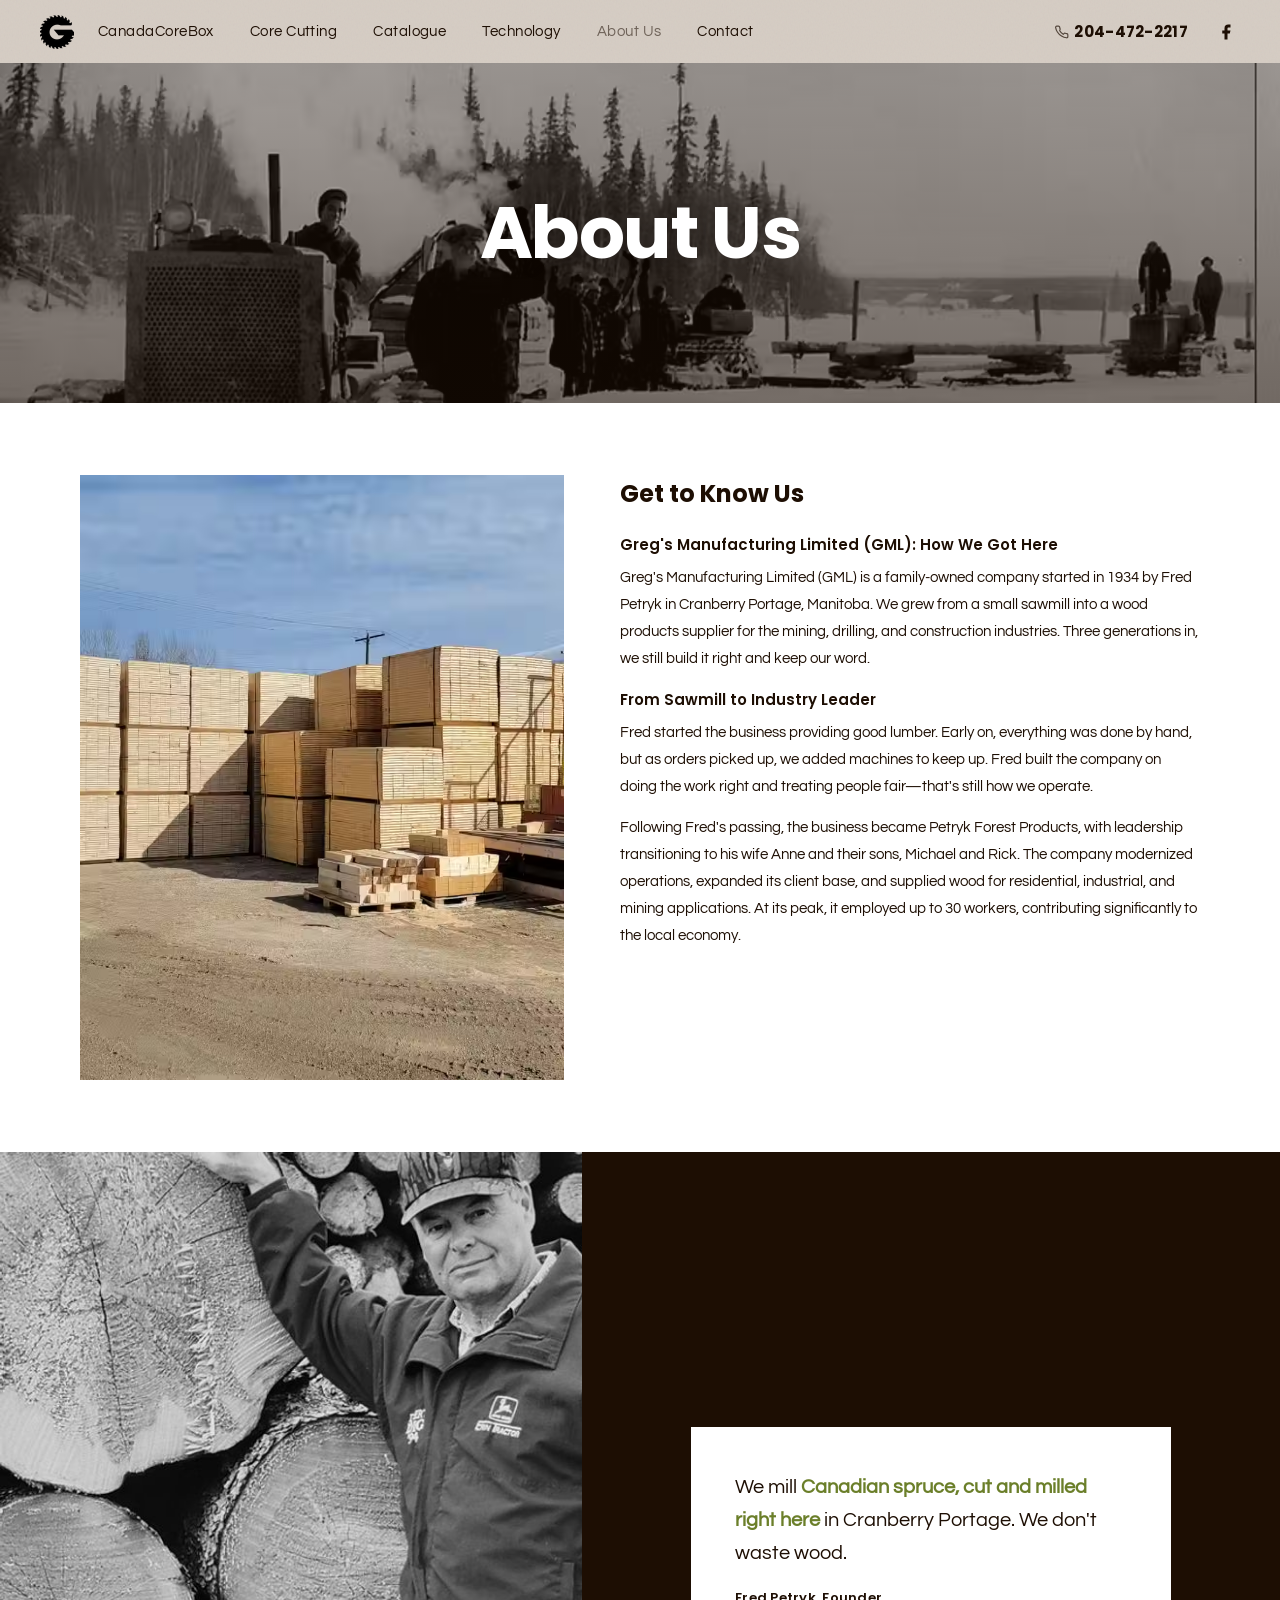
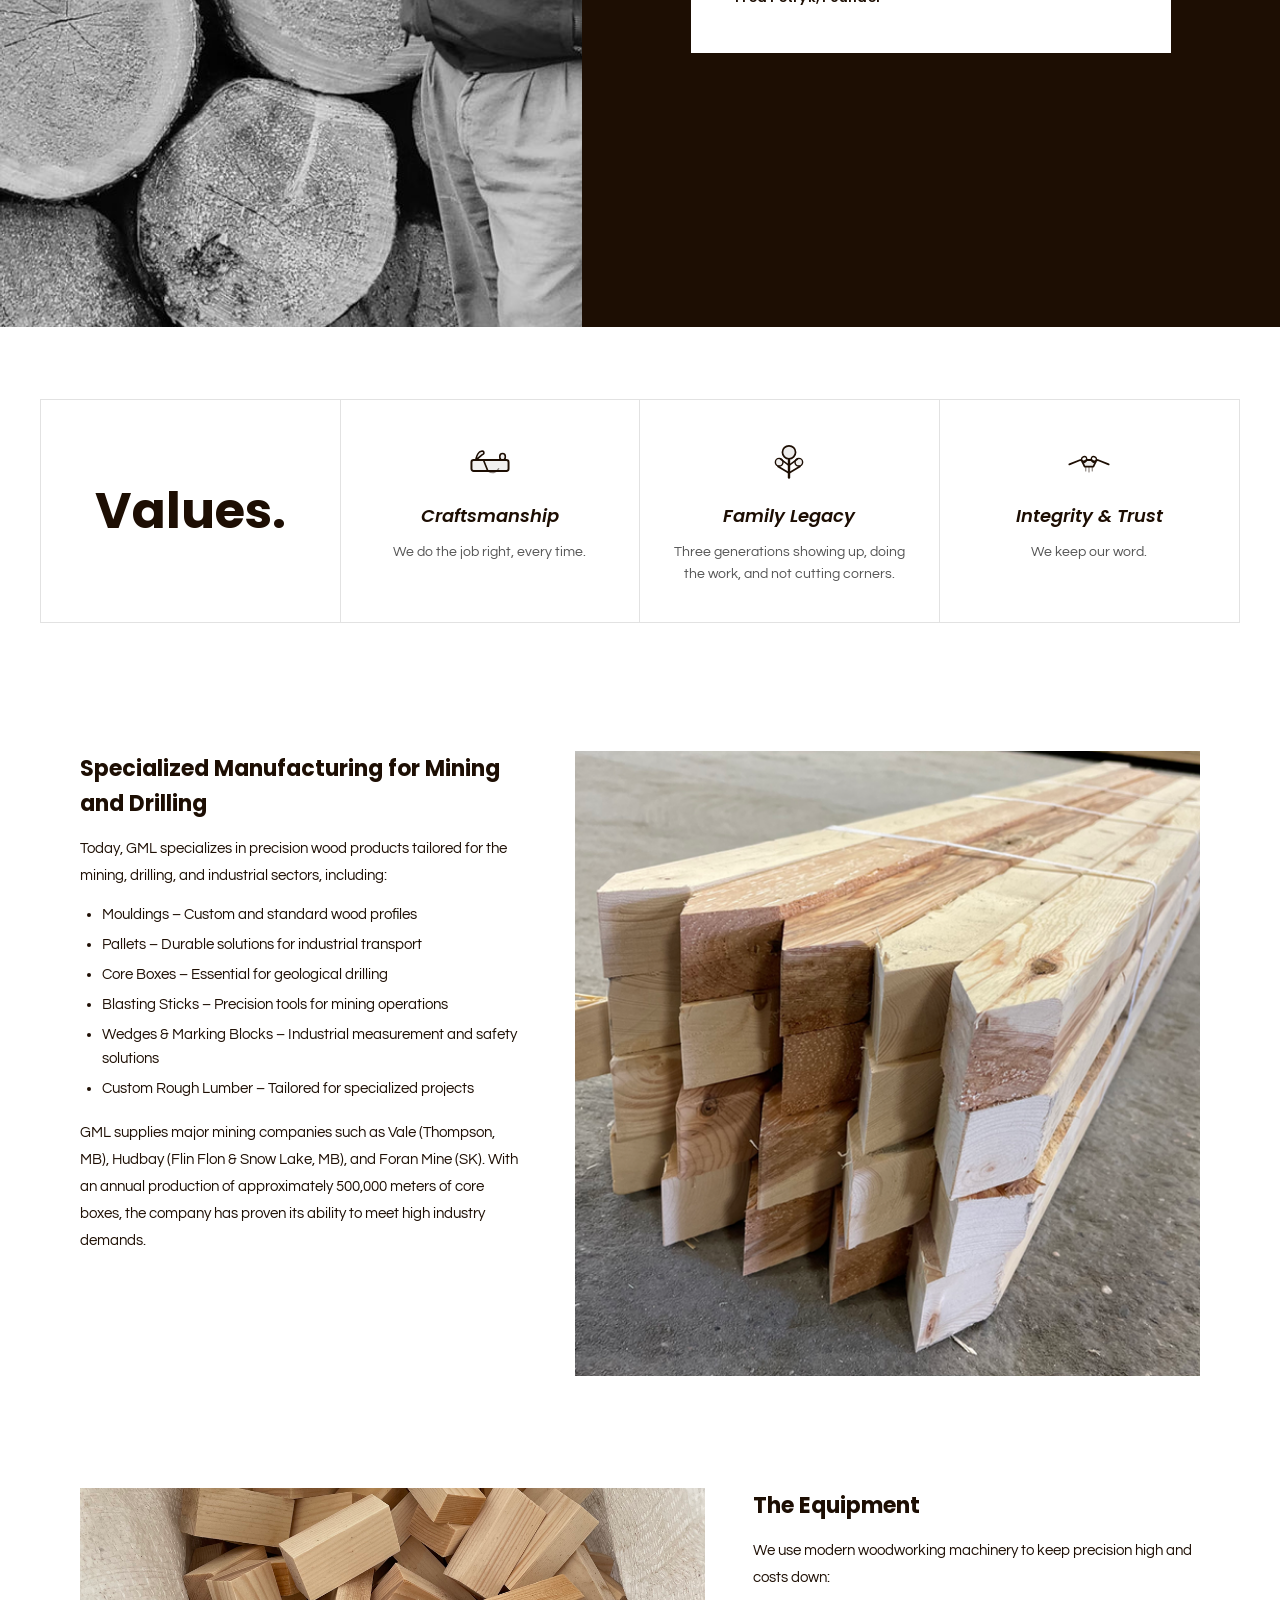
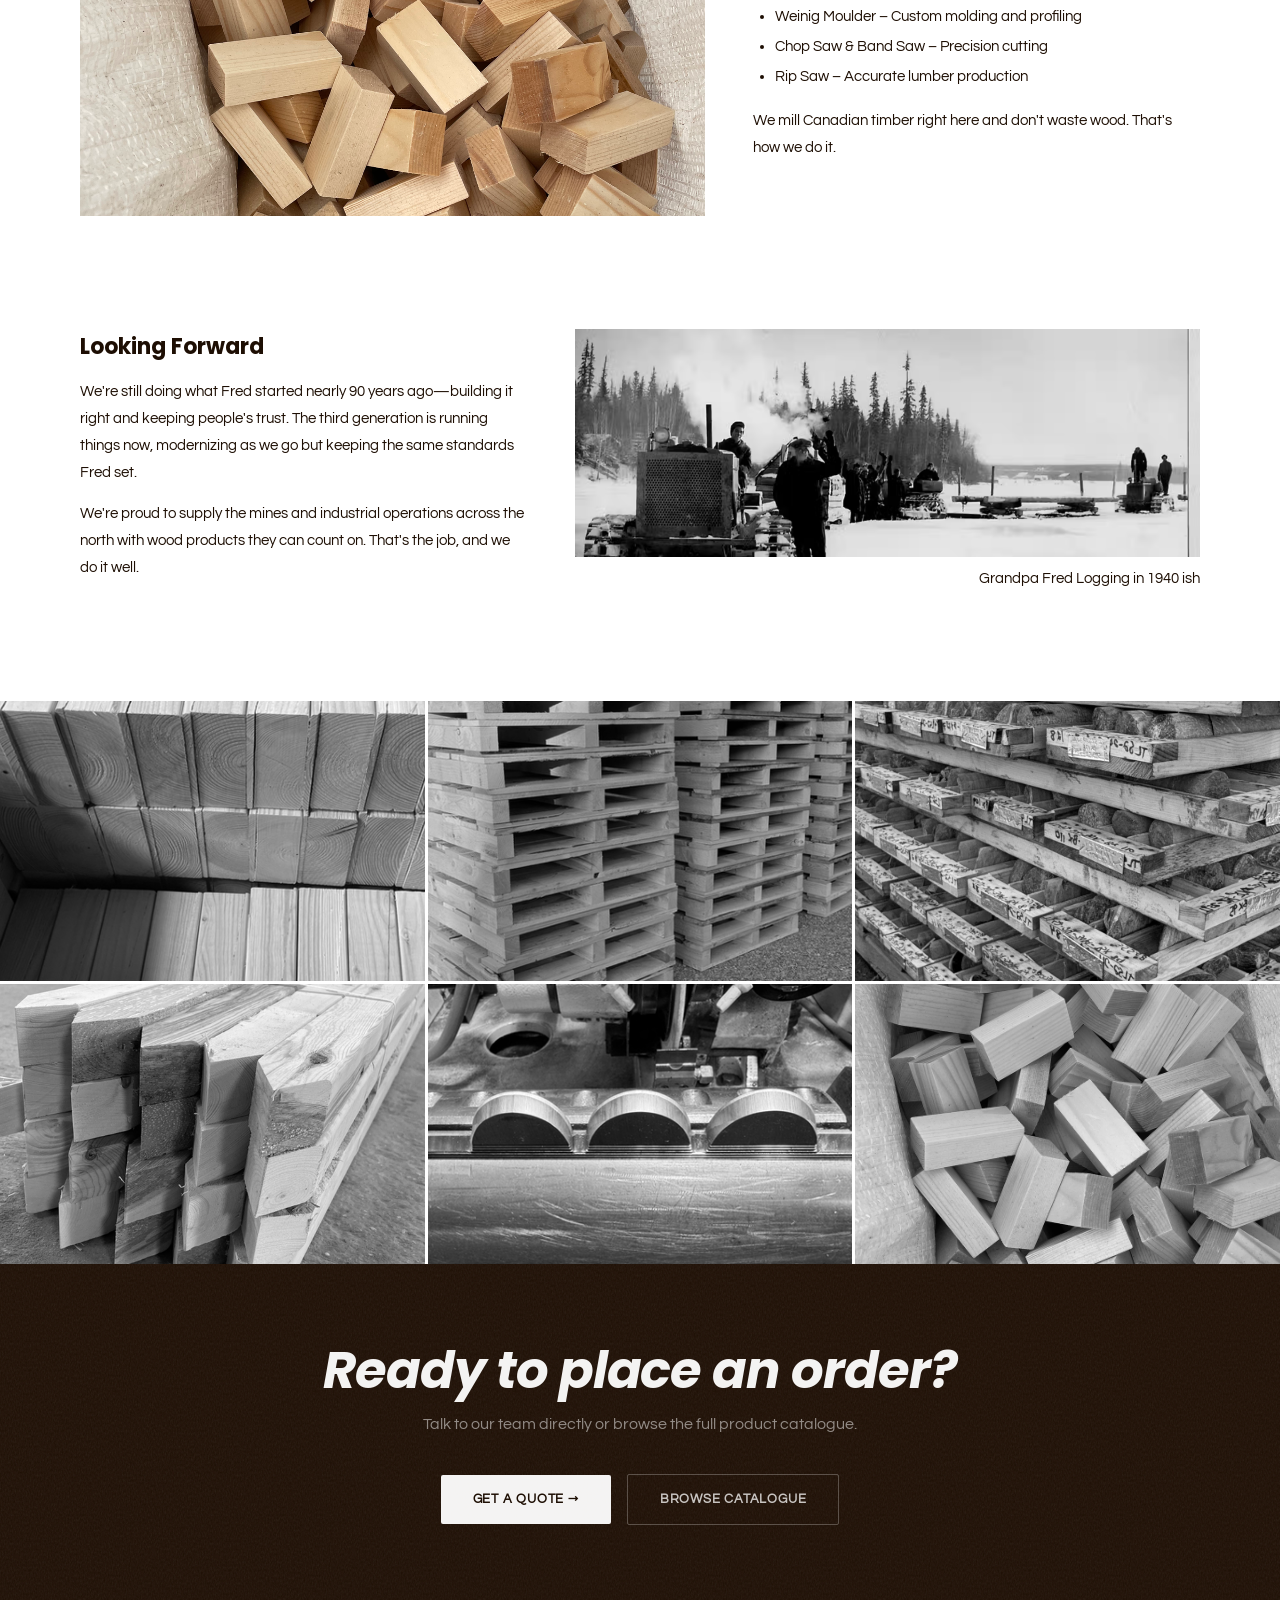
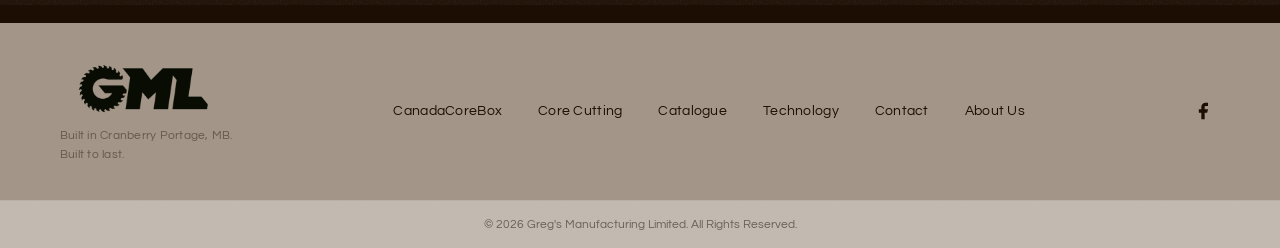
==== commit 9f018df8: "Localize all Wix CDN assets — 17 images/video downloaded, 54 URL refs swapped across 8 HTML files" ====
--- a/about.html
+++ b/about.html
@@ -5,26 +5,40 @@
     <meta name="viewport" content="width=device-width, initial-scale=1.0">
     <title>About Us | Greg's Manufacturing</title>
     <meta name="description" content="Family-owned since 1934, Greg's Manufacturing Limited crafts precision wood products for mining, drilling, and construction — three generations of quality from Cranberry Portage, Manitoba.">
+    <meta property="og:title" content="About Us | Greg's Manufacturing">
+    <meta property="og:description" content="Family-owned since 1934, Greg's Manufacturing crafts precision wood products for mining, drilling, and construction — three generations of quality from Cranberry Portage, Manitoba.">
+    <meta property="og:type" content="website">
+    <meta property="og:url" content="https://www.gregsmanufacturing.ca/about.html">
+    <meta property="og:image" content="images/wix/mill-hero.avif">
+    <link rel="icon" href="images/wix/nav-logo.webp">
     <link rel="preconnect" href="https://fonts.googleapis.com">
     <link href="https://fonts.googleapis.com/css2?family=Questrial&family=Poppins:ital,wght@0,400;0,600;0,700;1,700&family=Caveat&display=swap" rel="stylesheet">
-    <link rel="stylesheet" href="css/styles.css">
+    <link rel="stylesheet" href="css/styles.css?v=19">
 </head>
 <body>
 
-<!-- NAV OVERLAY (mobile) -->
+<!-- NAV OVERLAY -->
 <div class="nav-overlay"></div>
 
 <!-- HEADER -->
 <header class="navbar">
     <div class="navbar-container">
         <a href="index.html" class="navbar-logo">
-            <img src="https://static.wixstatic.com/media/cbf3d6_d84fb97ebce346318b91014af316a2ef~mv2.webp/v1/fill/w_68,h_68,al_c,q_80,usm_0.66_1.00_0.01,enc_avif,quality_auto/cbf3d6_d84fb97ebce346318b91014af316a2ef~mv2.webp" alt="Greg's Manufacturing" width="34" height="34">
+            <img src="images/wix/nav-logo.webp" alt="Greg's Manufacturing" width="34" height="34">
         </a>
         <nav class="navbar-nav">
             <a href="canadacorebox.html" class="nav-link">CanadaCoreBox</a>
+            <a href="corecutting.html" class="nav-link">Core Cutting</a>
             <a href="shop.html" class="nav-link">Catalogue</a>
-            <a href="about.html" class="nav-link">About Us</a>
+            <a href="technology.html" class="nav-link">Technology</a>
+            <a href="about.html" class="nav-link nav-link--active">About Us</a>
             <a href="contact.html" class="nav-link">Contact</a>
+            <div class="nav-drawer-phone">
+                <a href="tel:+12044722217">
+                    <svg viewBox="0 0 24 24" width="16" height="16" fill="none" stroke="currentColor" stroke-width="2" stroke-linecap="round" stroke-linejoin="round"><path d="M22 16.92v3a2 2 0 0 1-2.18 2 19.79 19.79 0 0 1-8.63-3.07A19.5 19.5 0 0 1 4.11 12 19.79 19.79 0 0 1 1 4.18 2 2 0 0 1 3 2h3a2 2 0 0 1 2 1.72c.127.96.361 1.903.7 2.81a2 2 0 0 1-.45 2.11L8.09 9.91a16 16 0 0 0 6 6l1.27-1.27a2 2 0 0 1 2.11-.45c.907.339 1.85.573 2.81.7A2 2 0 0 1 22 16.92z"/></svg>
+                    204-472-2217
+                </a>
+            </div>
         </nav>
         <div class="navbar-phone">
             <a href="tel:+12044722217"><svg viewBox="0 0 24 24" width="14" height="14" fill="none" stroke="currentColor" stroke-width="2" stroke-linecap="round" stroke-linejoin="round" style="flex-shrink:0;margin-right:5px;vertical-align:middle;opacity:0.7"><path d="M22 16.92v3a2 2 0 0 1-2.18 2 19.79 19.79 0 0 1-8.63-3.07A19.5 19.5 0 0 1 4.11 12 19.79 19.79 0 0 1 1 4.18 2 2 0 0 1 3 2h3a2 2 0 0 1 2 1.72c.127.96.361 1.903.7 2.81a2 2 0 0 1-.45 2.11L8.09 9.91a16 16 0 0 0 6 6l1.27-1.27a2 2 0 0 1 2.11-.45c.907.339 1.85.573 2.81.7A2 2 0 0 1 22 16.92z"/></svg>204-472-2217</a>
@@ -43,105 +57,86 @@
 </header>
 
 <!-- HERO BANNER -->
-<section class="hero-banner" style="background-image: url('https://static.wixstatic.com/media/35a073_7b46d443b88c47fdb5cd29b026f4b149~mv2.avif/v1/fill/w_1920,h_700,al_c,q_85,usm_0.33_1.00_0.00,enc_avif,quality_auto/35a073_7b46d443b88c47fdb5cd29b026f4b149~mv2.avif');">
+<section class="hero-banner" style="background-image: url('images/wix/mill-hero.avif');">
     <div class="hero-overlay"></div>
     <div class="hero-banner-title">About Us</div>
 </section>
 
-<!-- GET TO KNOW US -->
+<!-- ABOUT INTRO -->
 <section class="about-content">
     <div class="about-image animate-on-scroll animate-left">
-        <img src="https://static.wixstatic.com/media/35a073_2f0a1496385042cf8d1211276b0727d4~mv2.avif/v1/fill/w_800,h_1000,al_c,q_85,enc_avif,quality_auto/35a073_2f0a1496385042cf8d1211276b0727d4~mv2.avif" alt="Stacked Lumber">
+        <img src="images/wix/stacked-lumber.avif" alt="Stacked Lumber">
     </div>
     <div class="about-text animate-on-scroll animate-right">
         <h3>Get to Know Us</h3>
-        <p class="bold-intro">Greg's Manufacturing Limited (GML): A Legacy of Excellence</p>
-        <p>Greg's Manufacturing Limited (GML) is a family-owned company with a rich history in craftsmanship, innovation, and precision manufacturing. Established in 1934 by Fred Petryk in Cranberry Portage, Manitoba, GML has grown from a small sawmill into a trusted provider of specialized wood products for the mining, drilling, and construction industries. Now led by the third generation, the company continues to uphold its reputation for quality and reliability.</p>
+        <p class="bold-intro">Greg's Manufacturing Limited (GML): How We Got Here</p>
+        <p>Greg's Manufacturing Limited (GML) is a family-owned company started in 1934 by Fred Petryk in Cranberry Portage, Manitoba. We grew from a small sawmill into a wood products supplier for the mining, drilling, and construction industries. Three generations in, we still build it right and keep our word.</p>
         <p class="bold-intro">From Sawmill to Industry Leader</p>
-        <p>Fred Petryk founded the business with a vision of providing high-quality lumber. Initially, logging was done manually, but as demand increased, mechanization improved efficiency. Over the years, Fred's dedication to craftsmanship, innovation, and integrity helped establish the company as a key regional supplier.</p>
+        <p>Fred started the business providing good lumber. Early on, everything was done by hand, but as orders picked up, we added machines to keep up. Fred built the company on doing the work right and treating people fair—that's still how we operate.</p>
         <p>Following Fred's passing, the business became Petryk Forest Products, with leadership transitioning to his wife Anne and their sons, Michael and Rick. The company modernized operations, expanded its client base, and supplied wood for residential, industrial, and mining applications. At its peak, it employed up to 30 workers, contributing significantly to the local economy.</p>
     </div>
 </section>
 
-<!-- QUOTE SECTION -->
+<!-- FOUNDER QUOTE -->
 <section class="quote-section">
     <div class="quote-inner">
         <div class="quote-image">
-            <img src="https://static.wixstatic.com/media/35a073_d8422c2f8cbd479ead349807c855b0f2~mv2.jpg/v1/fill/w_600,h_800,al_c,q_85,enc_avif,quality_auto/35a073_d8422c2f8cbd479ead349807c855b0f2~mv2.jpg" alt="Fred Petryk with Logs">
+            <img src="images/wix/fred-petryk.jpg" alt="Fred Petryk with Logs">
         </div>
         <div class="quote-card">
             <div class="quote-card-inner animate-on-scroll">
-                <blockquote>Greg's Manufacturing crafts all lumber and wood products from <span class="text-highlight">locally sourced, ethically harvested Canadian timber</span>. Our expert teams follow sustainable forestry practices to protect the health of our forests.</blockquote>
-                <p class="attribution">Fred Petryk, Founder and CEO</p>
+                <blockquote>We mill <span class="text-highlight">Canadian spruce, cut and milled right here</span> in Cranberry Portage. We don't waste wood.</blockquote>
+                <p class="attribution">Fred Petryk, Founder</p>
             </div>
         </div>
     </div>
 </section>
 
-<!-- VALUES SECTION -->
+<!-- VALUES -->
 <section class="values-section">
     <div class="values-grid animate-on-scroll">
         <div class="value-title-cell">
             <h2>Values.</h2>
         </div>
         <div class="value-item">
-            <!-- Craftsmanship: wood plane tool -->
             <svg class="value-icon" viewBox="0 0 44 44" fill="none" xmlns="http://www.w3.org/2000/svg" aria-hidden="true">
-              <!-- Plane body -->
               <rect x="5" y="22" width="34" height="10" rx="2" stroke="#1D0E03" stroke-width="1.8" fill="rgba(29,14,3,0.06)"/>
-              <!-- Blade opening -->
               <path d="M16 22 L20 32" stroke="#1D0E03" stroke-width="1.5" stroke-linecap="round"/>
-              <!-- Rear handle -->
               <path d="M9 22 C9 22 10 15 14 14 C17 13 17 17 15 17 L9 22Z" stroke="#1D0E03" stroke-width="1.5" stroke-linejoin="round" fill="rgba(29,14,3,0.06)"/>
-              <!-- Front knob -->
               <rect x="31" y="16" width="5" height="6" rx="2.5" stroke="#1D0E03" stroke-width="1.5" fill="rgba(29,14,3,0.06)"/>
-              <!-- Wood shaving curls out -->
               <path d="M20 32 Q26 36 30 30" stroke="#1D0E03" stroke-width="1.2" stroke-linecap="round" fill="none" opacity="0.5"/>
             </svg>
             <h3>Craftsmanship</h3>
-            <p>We uphold the highest standards in every product, blending traditional skill with modern precision.</p>
+            <p>We do the job right, every time.</p>
         </div>
         <div class="value-item">
-            <!-- Family Legacy: three-generation tree -->
             <svg class="value-icon" viewBox="0 0 44 44" fill="none" xmlns="http://www.w3.org/2000/svg" aria-hidden="true">
-              <!-- Trunk -->
               <line x1="22" y1="38" x2="22" y2="22" stroke="#1D0E03" stroke-width="2.2" stroke-linecap="round"/>
-              <!-- Lower branches -->
               <path d="M22 34 L12 28 M22 34 L32 28" stroke="#1D0E03" stroke-width="1.6" stroke-linecap="round"/>
-              <!-- Mid branches -->
               <path d="M22 27 L14 21 M22 27 L30 21" stroke="#1D0E03" stroke-width="1.4" stroke-linecap="round"/>
-              <!-- Top canopy -->
               <circle cx="22" cy="15" r="6" stroke="#1D0E03" stroke-width="1.6" fill="rgba(29,14,3,0.08)"/>
-              <!-- Side canopy buds -->
               <circle cx="13" cy="24" r="3.5" stroke="#1D0E03" stroke-width="1.3" fill="rgba(29,14,3,0.06)"/>
               <circle cx="31" cy="24" r="3.5" stroke="#1D0E03" stroke-width="1.3" fill="rgba(29,14,3,0.06)"/>
             </svg>
             <h3>Family Legacy</h3>
-            <p>Three generations of dedication, integrity, and commitment to excellence.</p>
+            <p>Three generations showing up, doing the work, and not cutting corners.</p>
         </div>
         <div class="value-item">
-            <!-- Integrity & Trust: handshake -->
             <svg class="value-icon" viewBox="0 0 44 44" fill="none" xmlns="http://www.w3.org/2000/svg" aria-hidden="true">
-              <!-- Left hand reaching in -->
               <path d="M4 26 L14 22 L18 24 L20 22 L24 22" stroke="#1D0E03" stroke-width="1.7" stroke-linecap="round" stroke-linejoin="round"/>
-              <!-- Right hand reaching in -->
               <path d="M40 26 L30 22 L26 24 L24 22" stroke="#1D0E03" stroke-width="1.7" stroke-linecap="round" stroke-linejoin="round"/>
-              <!-- Clasped hands body -->
               <path d="M16 24 L18 28 L26 28 L28 24 L24 22 L20 22 Z" stroke="#1D0E03" stroke-width="1.6" stroke-linejoin="round" fill="rgba(29,14,3,0.08)"/>
-              <!-- Thumb left -->
               <path d="M16 24 Q14 20 17 19 Q20 18 20 22" stroke="#1D0E03" stroke-width="1.3" stroke-linecap="round" fill="none"/>
-              <!-- Thumb right -->
               <path d="M28 24 Q30 20 27 19 Q24 18 24 22" stroke="#1D0E03" stroke-width="1.3" stroke-linecap="round" fill="none"/>
-              <!-- Knuckle lines -->
               <path d="M19 28 L19 32 M22 28 L22 33 M25 28 L25 32" stroke="#1D0E03" stroke-width="1.1" stroke-linecap="round" opacity="0.5"/>
             </svg>
             <h3>Integrity &amp; Trust</h3>
-            <p>Building long-term relationships through honesty and reliability.</p>
-        </div>
-    </div>
-</section>
-
-<!-- SPECIALIZED MANUFACTURING -->
+            <p>We keep our word.</p>
+        </div>
+    </div>
+</section>
+
+<!-- PRODUCTS -->
 <section class="two-col-section animate-on-scroll">
     <div>
         <h3>Specialized Manufacturing for Mining and Drilling</h3>
@@ -157,24 +152,24 @@
         <p>GML supplies major mining companies such as Vale (Thompson, MB), Hudbay (Flin Flon &amp; Snow Lake, MB), and Foran Mine (SK). With an annual production of approximately 500,000 meters of core boxes, the company has proven its ability to meet high industry demands.</p>
     </div>
     <div>
-        <img src="https://static.wixstatic.com/media/35a073_75ba14ee79a74756b8997df6b9e91d96~mv2.png/v1/fill/w_600,h_600,al_c,q_80,enc_avif,quality_auto/35a073_75ba14ee79a74756b8997df6b9e91d96~mv2.png" alt="Specialized Manufacturing Truck">
-    </div>
-</section>
-
-<!-- ADVANCED TECHNOLOGY -->
+        <img src="images/wix/tech-machine.png" alt="Specialized Manufacturing Truck">
+    </div>
+</section>
+
+<!-- EQUIPMENT -->
 <section class="two-col-section reverse animate-on-scroll">
     <div>
-        <img src="https://static.wixstatic.com/media/35a073_1a4a64a740eb40b781520e75310e708d~mv2.png/v1/fill/w_600,h_600,al_c,q_80,enc_avif,quality_auto/35a073_1a4a64a740eb40b781520e75310e708d~mv2.png" alt="Advanced Technology Machinery">
-    </div>
-    <div>
-        <h3>Advanced Technology &amp; Sustainable Practices</h3>
-        <p>To maintain precision and efficiency, GML utilizes state-of-the-art woodworking machinery, including:</p>
+        <img src="images/wix/tech-hero.png" alt="Advanced Technology Machinery">
+    </div>
+    <div>
+        <h3>The Equipment</h3>
+        <p>We use modern woodworking machinery to keep precision high and costs down:</p>
         <ul>
-            <li>Weinig Moulder &ndash; For custom molding and profiling</li>
-            <li>Chop Saw &amp; Band Saw &ndash; For precision cutting</li>
-            <li>Rip Saw &ndash; For high-accuracy lumber production</li>
+            <li>Weinig Moulder &ndash; Custom molding and profiling</li>
+            <li>Chop Saw &amp; Band Saw &ndash; Precision cutting</li>
+            <li>Rip Saw &ndash; Accurate lumber production</li>
         </ul>
-        <p>GML is also committed to environmental sustainability. It uses ethically sourced Canadian timber and efficient production methods to minimize waste and reduce its environmental footprint.</p>
+        <p>We mill Canadian timber right here and don't waste wood. That's how we do it.</p>
     </div>
 </section>
 
@@ -182,26 +177,26 @@
 <section class="two-col-section animate-on-scroll">
     <div>
         <h3>Looking Forward</h3>
-        <p>As GML looks to the future, the company remains committed to its core values of quality, reliability, and sustainability. The third generation of leadership continues to invest in modernization and innovation while preserving the craftsmanship legacy that Fred Petryk established nearly a century ago.</p>
-        <p>Today, GML stands as a testament to the enduring power of family business, regional pride, and the pursuit of excellence in manufacturing. We're proud to serve the mining and industrial sectors with precision wood products that make a difference in their operations.</p>
-    </div>
-    <div>
-        <img src="https://static.wixstatic.com/media/35a073_7b46d443b88c47fdb5cd29b026f4b149~mv2.avif/v1/fill/w_800,h_600,al_c,q_85,enc_avif,quality_auto/35a073_7b46d443b88c47fdb5cd29b026f4b149~mv2.avif" alt="Fred Logging 1940">
+        <p>We're still doing what Fred started nearly 90 years ago—building it right and keeping people's trust. The third generation is running things now, modernizing as we go but keeping the same standards Fred set.</p>
+        <p>We're proud to supply the mines and industrial operations across the north with wood products they can count on. That's the job, and we do it well.</p>
+    </div>
+    <div>
+        <img src="images/wix/mill-hero.avif" alt="Fred Logging 1940">
         <p class="image-caption">Grandpa Fred Logging in 1940 ish</p>
     </div>
 </section>
 
-<!-- PHOTO STRIP -->
+<!-- GALLERY -->
 <div class="photo-strip">
-    <img src="https://static.wixstatic.com/media/35a073_6be5765c0516487d9f81ca8d12e9eb0e~mv2.png/v1/fill/w_600,h_300,al_c,q_80,enc_avif,quality_auto/35a073_6be5765c0516487d9f81ca8d12e9eb0e~mv2.png" alt="Lumber Stacks">
-    <img src="https://static.wixstatic.com/media/35a073_f7bd3efd54eb4dfc8c0d13324aca8964~mv2.png/v1/fill/w_600,h_300,al_c,q_80,enc_avif,quality_auto/35a073_f7bd3efd54eb4dfc8c0d13324aca8964~mv2.png" alt="Truck with Load">
-    <img src="https://static.wixstatic.com/media/35a073_2392bce4a8c94b73bf97f4b4c60f4526~mv2.jpg/v1/fill/w_600,h_300,al_c,q_80,enc_avif,quality_auto/35a073_2392bce4a8c94b73bf97f4b4c60f4526~mv2.jpg" alt="Warehouse">
-    <img src="https://static.wixstatic.com/media/35a073_75ba14ee79a74756b8997df6b9e91d96~mv2.png/v1/fill/w_600,h_300,al_c,q_80,enc_avif,quality_auto/35a073_75ba14ee79a74756b8997df6b9e91d96~mv2.png" alt="Truck">
-    <img src="https://static.wixstatic.com/media/35a073_69c501fcef1d486fbdba73f468052e96~mv2.png/v1/fill/w_600,h_300,al_c,q_80,enc_avif,quality_auto/35a073_69c501fcef1d486fbdba73f468052e96~mv2.png" alt="Manufacturing">
-    <img src="https://static.wixstatic.com/media/35a073_1a4a64a740eb40b781520e75310e708d~mv2.png/v1/fill/w_600,h_300,al_c,q_80,enc_avif,quality_auto/35a073_1a4a64a740eb40b781520e75310e708d~mv2.png" alt="Machinery">
+    <img src="images/wix/photo-strip-2.png" alt="Lumber Stacks">
+    <img src="images/wix/photo-strip-3.png" alt="Truck with Load">
+    <img src="images/wix/lumber-hero.jpg" alt="Warehouse">
+    <img src="images/wix/tech-machine.png" alt="Truck">
+    <img src="images/wix/photo-strip-1.png" alt="Manufacturing">
+    <img src="images/wix/tech-hero.png" alt="Machinery">
 </div>
 
-<!-- ABOUT CTA BAND -->
+<!-- CTA -->
 <section class="about-cta-band">
     <div class="about-cta-inner">
         <h2 class="about-cta-heading">Ready to place an order?</h2>
@@ -218,12 +213,14 @@
     <div class="brush-divider"></div>
     <div class="footer-content">
         <div class="footer-logo">
-            <img src="https://static.wixstatic.com/media/cbf3d6_6646ef0430bb4366b4a4011373a65ad4~mv2.png/v1/fill/w_466,h_166,al_c,q_85,usm_0.66_1.00_0.01/cbf3d6_6646ef0430bb4366b4a4011373a65ad4~mv2.png" alt="GML Logo">
-            <p class="footer-tagline">Built in Cranberry Portage, MB.<br>Trusted across the north.</p>
+            <img src="images/wix/footer-logo.png" alt="GML Logo">
+            <p class="footer-tagline">Built in Cranberry Portage, MB.<br>Built to last.</p>
         </div>
         <nav class="footer-nav">
             <a href="canadacorebox.html">CanadaCoreBox</a>
+            <a href="corecutting.html">Core Cutting</a>
             <a href="shop.html">Catalogue</a>
+            <a href="technology.html">Technology</a>
             <a href="contact.html">Contact</a>
             <a href="about.html">About Us</a>
         </nav>
@@ -237,5 +234,10 @@
 </footer>
 
 <script src="js/main.js?v=2"></script>
+<!-- STICKY MOBILE CALL BAR -->
+<a href="tel:+12044722217" class="mobile-call-bar" aria-label="Call Greg's Manufacturing">
+    <svg viewBox="0 0 24 24" width="18" height="18" fill="none" stroke="currentColor" stroke-width="2" stroke-linecap="round" stroke-linejoin="round"><path d="M22 16.92v3a2 2 0 0 1-2.18 2 19.79 19.79 0 0 1-8.63-3.07A19.5 19.5 0 0 1 4.11 12 19.79 19.79 0 0 1 1 4.18 2 2 0 0 1 3 2h3a2 2 0 0 1 2 1.72c.127.96.361 1.903.7 2.81a2 2 0 0 1-.45 2.11L8.09 9.91a16 16 0 0 0 6 6l1.27-1.27a2 2 0 0 1 2.11-.45c.907.339 1.85.573 2.81.7A2 2 0 0 1 22 16.92z"/></svg>
+    <span>Call Us &mdash; 204-472-2217</span>
+</a>
 </body>
 </html>
--- a/css/styles.css
+++ b/css/styles.css
@@ -4,7 +4,7 @@
    Colors: #1D0E03 (dark brown), #d5ccc3 (nav bg), #a39688 (footer), #E63E21 (red), #6B7F2A (green)
    =================================== */
 
-@import url("https://fonts.googleapis.com/css2?family=Questrial&family=Poppins:ital,wght@0,300;0,400;0,500;0,600;0,700;1,400;1,700&family=Caveat:wght@400;700&display=swap");
+/* Font @import removed — already loaded via <link> in HTML head. Duplicate blocked rendering. */
 
 /* === RESET === */
 *, *::before, *::after { margin: 0; padding: 0; box-sizing: border-box; }
@@ -692,6 +692,31 @@
   max-width: var(--max-width);
   margin: 0 auto;
 }
+/* Filter toggle button — mobile only */
+.shop-filter-toggle {
+  display: none;
+  align-items: center;
+  justify-content: center;
+  gap: 6px;
+  width: 100%;
+  padding: 12px;
+  background: var(--grey-light);
+  border: 1px solid var(--grey-med);
+  border-radius: 6px;
+  font-family: var(--font-heading);
+  font-size: 13px;
+  font-weight: 600;
+  text-transform: uppercase;
+  letter-spacing: 0.05em;
+  color: var(--dark);
+  margin-bottom: 12px;
+  cursor: pointer;
+}
+.shop-filter-toggle svg {
+  width: 16px;
+  height: 16px;
+}
+
 .shop-sidebar h3 {
   font-family: var(--font-heading);
   font-size: 20px;
@@ -734,6 +759,56 @@
   color: var(--dark);
   font-weight: 700;
 }
+/* === SHOP SEARCH BAR === */
+.shop-search-bar {
+  position: relative;
+  margin-bottom: 16px;
+}
+.shop-search-icon {
+  position: absolute;
+  left: 14px;
+  top: 50%;
+  transform: translateY(-50%);
+  color: #999;
+  pointer-events: none;
+}
+.shop-search-input {
+  width: 100%;
+  padding: 12px 40px 12px 42px;
+  font-family: var(--font-body);
+  font-size: 15px;
+  border: 1px solid #ccc;
+  border-radius: 6px;
+  background: var(--white);
+  transition: border-color 0.2s;
+}
+.shop-search-input:focus {
+  outline: none;
+  border-color: var(--dark);
+  box-shadow: 0 0 0 2px rgba(29,14,3,0.08);
+}
+.shop-search-input::placeholder {
+  color: #aaa;
+}
+.shop-search-clear {
+  position: absolute;
+  right: 14px;
+  top: 50%;
+  transform: translateY(-50%);
+  font-size: 20px;
+  color: #999;
+  cursor: pointer;
+  line-height: 1;
+}
+.shop-search-clear:hover { color: var(--dark); }
+.search-no-results {
+  padding: 32px 0;
+  text-align: center;
+  font-family: var(--font-body);
+  font-size: 15px;
+  color: #888;
+}
+
 .sort-bar {
   display: flex;
   justify-content: flex-end;
@@ -1147,27 +1222,35 @@
 
 /* =============================================
    SCROLL ANIMATIONS
+   Only hide elements when JS is confirmed running.
+   Without .js-ready on <html>, everything stays visible.
    ============================================= */
 .animate-on-scroll {
+  transition: opacity 0.8s ease-out, transform 0.8s ease-out;
+}
+.js-ready .animate-on-scroll {
   opacity: 0;
   transform: translateY(28px);
-  transition: opacity 0.8s ease-out, transform 0.8s ease-out;
   will-change: opacity, transform;
 }
-.animate-on-scroll.animated {
+.js-ready .animate-on-scroll.animated {
   opacity: 1;
   transform: translateY(0);
 }
-.animate-on-scroll.animate-left {
+.js-ready .animate-on-scroll.animate-left {
+  opacity: 0;
   transform: translateX(-36px);
 }
-.animate-on-scroll.animate-left.animated {
+.js-ready .animate-on-scroll.animate-left.animated {
+  opacity: 1;
   transform: translateX(0);
 }
-.animate-on-scroll.animate-right {
+.js-ready .animate-on-scroll.animate-right {
+  opacity: 0;
   transform: translateX(36px);
 }
-.animate-on-scroll.animate-right.animated {
+.js-ready .animate-on-scroll.animate-right.animated {
+  opacity: 1;
   transform: translateX(0);
 }
 
@@ -1496,7 +1579,7 @@
 
 /* --- Alternating Rows (High Quality / Quality Since 1934 / Technology) --- */
 .home-row {
-  padding: 100px 40px;
+  padding: 68px 40px;
 }
 .home-row-white { background: var(--white); }
 .home-row-beige { background: #d5ccc3; }
@@ -1563,6 +1646,81 @@
 }
 
 /* --- Full-width Photo --- */
+/* === MEET US SECTION === */
+.home-meet-us {
+  padding: 80px 40px;
+  background: var(--dark);
+  color: var(--white);
+}
+.home-meet-us-inner {
+  max-width: var(--max-width);
+  margin: 0 auto;
+  display: grid;
+  grid-template-columns: 1fr 1fr;
+  gap: 60px;
+  align-items: center;
+}
+.home-meet-us-text h2 {
+  font-family: var(--font-heading);
+  font-size: clamp(32px, 4vw, 48px);
+  font-weight: 700;
+  line-height: 1.1;
+  letter-spacing: -0.02em;
+  margin-bottom: 20px;
+  color: var(--white);
+}
+.home-meet-us-text p {
+  font-size: 16px;
+  line-height: 1.7;
+  color: rgba(255,255,255,0.78);
+  margin-bottom: 32px;
+}
+.home-meet-us-stats {
+  display: flex;
+  gap: 32px;
+  margin-bottom: 36px;
+}
+.meet-stat {
+  display: flex;
+  flex-direction: column;
+}
+.meet-stat-num {
+  font-family: var(--font-heading);
+  font-size: clamp(28px, 3vw, 40px);
+  font-weight: 700;
+  color: #d5ccc3;
+  line-height: 1;
+}
+.meet-stat-label {
+  font-size: 12px;
+  text-transform: uppercase;
+  letter-spacing: 0.08em;
+  color: rgba(255,255,255,0.5);
+  margin-top: 6px;
+}
+.home-meet-us-image {
+  position: relative;
+  border-radius: 8px;
+  overflow: hidden;
+}
+.home-meet-us-image img {
+  width: 100%;
+  height: 420px;
+  object-fit: cover;
+  border-radius: 8px;
+}
+.meet-us-caption {
+  position: absolute;
+  bottom: 12px;
+  left: 12px;
+  font-family: var(--font-caption);
+  font-size: 15px;
+  color: rgba(255,255,255,0.85);
+  background: rgba(29,14,3,0.65);
+  padding: 4px 12px;
+  border-radius: 4px;
+}
+
 .home-fullwidth-img {
   width: 100%;
   overflow: hidden;
@@ -1784,7 +1942,18 @@
 
 /* --- Clients We've Supplied --- */
 .home-clients {
-  background: #d5ccc3;
+  background-color: #0d0c0a;
+  background-image:
+    linear-gradient(
+      to bottom,
+      rgba(10, 8, 6, 0.72) 0%,
+      rgba(15, 12, 9, 0.58) 40%,
+      rgba(10, 8, 6, 0.80) 100%
+    ),
+    url('../images/clients-bg.jpg');
+  background-size: cover;
+  background-position: center 40%;
+  background-repeat: no-repeat;
   padding: 88px 40px;
 }
 .home-clients-inner {
@@ -1797,97 +1966,98 @@
   font-size: 42px;
   font-weight: 700;
   font-style: italic;
-  color: var(--dark);
+  color: #fff;
   margin-bottom: 12px;
   text-transform: uppercase;
+  text-shadow: 0 2px 16px rgba(0,0,0,0.5);
 }
 .home-clients-sub {
   font-family: var(--font-body);
   font-size: 17px;
-  color: #666;
+  color: rgba(255,255,255,0.65);
   margin-bottom: 56px;
 }
-/* --- Clients marquee carousel --- */
-.home-clients-marquee-wrap {
+/* --- Clients categorized grid --- */
+.clients-category {
+  max-width: 1200px;
+  margin: 0 auto 40px;
+}
+.clients-category:last-child { margin-bottom: 0; }
+.clients-category-label {
+  display: flex;
+  align-items: center;
+  gap: 8px;
+  font-family: var(--font-heading);
+  font-size: 12px;
+  font-weight: 600;
+  text-transform: uppercase;
+  letter-spacing: 0.1em;
+  color: rgba(255,255,255,0.45);
+  margin-bottom: 16px;
+  padding-bottom: 10px;
+  border-bottom: 1px solid rgba(255,255,255,0.12);
+}
+.clients-category-label svg {
+  opacity: 0.4;
+}
+.clients-grid {
+  display: grid;
+  grid-template-columns: repeat(4, 1fr);
+  gap: 12px;
+}
+.client-card {
+  display: flex;
+  align-items: center;
+  gap: 12px;
+  background: rgba(255,255,255,0.07);
+  border: 1px solid rgba(255,255,255,0.12);
+  border-radius: 8px;
+  padding: 16px 18px;
+  backdrop-filter: blur(10px);
+  -webkit-backdrop-filter: blur(10px);
+  transition: background 0.25s, border-color 0.25s, transform 0.25s;
+  text-decoration: none;
+  color: var(--white);
+}
+.client-card:hover {
+  background: rgba(255,255,255,0.14);
+  border-color: rgba(255,255,255,0.28);
+  transform: translateY(-2px);
+  box-shadow: 0 8px 24px rgba(0,0,0,0.3);
+}
+.client-card img {
+  width: 40px;
+  height: 40px;
+  object-fit: contain;
+  border-radius: 4px;
+  flex-shrink: 0;
+  filter: grayscale(100%) brightness(2);
+  opacity: 0.7;
+  transition: opacity 0.3s;
+}
+.client-card:hover img {
+  opacity: 1;
+}
+.client-card-info {
+  display: flex;
+  flex-direction: column;
+  min-width: 0;
+}
+.client-card-name {
+  font-family: var(--font-heading);
+  font-size: 13px;
+  font-weight: 600;
+  line-height: 1.3;
+  color: rgba(255,255,255,0.92);
+}
+.client-card-type {
+  font-family: var(--font-body);
+  font-size: 11px;
+  color: rgba(255,255,255,0.45);
+  margin-top: 2px;
+  white-space: nowrap;
   overflow: hidden;
-  position: relative;
-  border-top: 1px solid rgba(0,0,0,0.08);
-  border-bottom: 1px solid rgba(0,0,0,0.08);
-}
-.home-clients-marquee-wrap::before,
-.home-clients-marquee-wrap::after {
-  content: "";
-  position: absolute;
-  top: 0;
-  width: 120px;
-  height: 100%;
-  z-index: 2;
-  pointer-events: none;
-}
-.home-clients-marquee-wrap::before {
-  left: 0;
-  background: linear-gradient(to right, #d5ccc3 0%, transparent 100%);
-}
-.home-clients-marquee-wrap::after {
-  right: 0;
-  background: linear-gradient(to left, #d5ccc3 0%, transparent 100%);
-}
-.home-clients-marquee-track {
-  display: flex;
-  width: max-content;
-  animation: marquee-scroll 28s linear infinite;
-}
-.home-clients-marquee-track:hover {
-  animation-play-state: paused;
-}
-@keyframes marquee-scroll {
-  from { transform: translateX(0); }
-  to   { transform: translateX(-50%); }
-}
-.client-logo-card {
-  flex: 0 0 220px;
-  width: 220px;
-  background: #f9f6f2;
-  padding: 40px 28px 32px;
-  display: flex;
-  flex-direction: column;
-  align-items: center;
-  justify-content: center;
-  gap: 16px;
-  border-right: 1px solid rgba(0,0,0,0.07);
-  transition: background 0.35s;
-  cursor: default;
-}
-.client-logo-card:hover {
-  background: #fff;
-}
-.client-logo-card img {
-  max-width: 150px;
-  max-height: 64px;
-  object-fit: contain;
-  display: block;
-  filter: grayscale(40%);
-  opacity: 0.85;
-  transition: filter 0.4s ease, opacity 0.4s ease;
-}
-.client-logo-card:hover img {
-  filter: grayscale(0%);
-  opacity: 1;
-}
-.client-logo-name {
-  font-family: var(--font-heading);
-  font-size: 11px;
-  font-weight: 700;
-  color: var(--dark);
-  text-transform: uppercase;
-  letter-spacing: 0.08em;
-  text-align: center;
-  line-height: 1.4;
-  opacity: 0.55;
-  transition: opacity 0.3s;
-}
-.client-logo-card:hover .client-logo-name {
-  opacity: 1;
+  text-overflow: ellipsis;
 }
 
 /* --- Google Reviews Grid --- */
@@ -2028,41 +2198,98 @@
   .home-row-reverse .home-row-image { order: 0; }
   .home-ccb-inner { grid-template-columns: 1fr; }
   .home-ccb-image { max-height: 360px; overflow: hidden; }
-  .home-clients-cols { grid-template-columns: 1fr; gap: 32px; }
-  .home-clients-grid.cols-3 { grid-template-columns: repeat(2, 1fr); }
+  .clients-grid { grid-template-columns: repeat(2, 1fr); }
   .home-reviews-grid { grid-template-columns: 1fr; }
   .home-mb-title { font-size: 26px; }
   .home-mb-stats { gap: 0; padding: 32px 24px; }
   .home-social-photos { grid-template-columns: repeat(2, 1fr); }
+  .home-meet-us-inner { grid-template-columns: 1fr; gap: 40px; }
+  .home-meet-us-image img { height: 320px; }
 }
 @media (max-width: 575px) {
-  .home-hero { min-height: 500px; }
+  /* --- HERO MOBILE --- */
+  .home-hero { min-height: 85vh; min-height: 85dvh; }
   .home-hero-content { padding: 0 20px; }
-  .home-hero-heading { font-size: 48px; }
-  .home-hero-sub { font-size: 15px; }
-  .home-hero-btns { flex-direction: column; align-items: flex-start; gap: 12px; }
+  .home-hero-heading { font-size: clamp(40px, 11vw, 56px); }
+  .home-hero-sub { font-size: 15px; max-width: 90%; }
+  .home-hero-badge { font-size: 10px; padding: 5px 14px; }
+  .home-hero-btns { flex-direction: column; align-items: stretch; gap: 10px; width: 100%; }
+  .home-hero-btn, .home-hero-btn-ghost {
+    min-height: 48px;
+    display: flex;
+    align-items: center;
+    justify-content: center;
+    font-size: 14px;
+    width: 100%;
+    text-align: center;
+  }
   .home-hero-logo { max-width: 180px; }
-  .home-products-grid { grid-template-columns: 1fr; }
+
+  /* --- PRODUCT CARDS MOBILE --- */
+  .home-products-grid { grid-template-columns: 1fr; gap: 12px; }
   .home-product-card { aspect-ratio: 16/10; }
-  .home-row { padding: 56px 20px; }
-  .home-row-text h2 { font-size: 38px; }
+  .home-product-label { font-size: 14px; padding: 12px 16px; }
+
+  /* --- CONTENT ROWS MOBILE --- */
+  .home-row { padding: 48px 20px; }
+  .home-row-text h2 { font-size: clamp(28px, 8vw, 38px); }
+  .home-row-text p { font-size: 15px; }
+  .home-row-btn { min-height: 44px; padding: 12px 24px; font-size: 13px; }
   .home-fullwidth-img, .home-fullwidth-img img { height: 280px; }
-  .home-ccb-text { padding: 36px 20px; }
+
+  /* --- MEET US MOBILE --- */
+  .home-meet-us { padding: 48px 20px; }
+  .home-meet-us-inner { grid-template-columns: 1fr; gap: 28px; }
+  .home-meet-us-text h2 { font-size: clamp(28px, 8vw, 36px); }
+  .home-meet-us-stats { gap: 16px; flex-wrap: wrap; }
+  .meet-stat-num { font-size: 28px; }
+  .home-meet-us-image img { height: 240px; }
+
+  /* --- CCB TEASER MOBILE --- */
+  .home-ccb-text { padding: 28px 20px; }
+  .home-ccb-btn { min-height: 44px; }
+
+  /* --- CLIENTS MOBILE --- */
   .home-clients { padding: 48px 20px; }
   .home-clients-inner h2 { font-size: 28px; }
-  .home-clients-cols { grid-template-columns: 1fr; }
-  .home-clients-grid { grid-template-columns: repeat(2, 1fr); }
-  .home-clients-grid.cols-3 { grid-template-columns: repeat(2, 1fr); }
+  .home-clients-sub { font-size: 15px; margin-bottom: 36px; }
+  .clients-category { margin-bottom: 28px; }
+  .clients-grid { grid-template-columns: 1fr; gap: 8px; }
+  .client-card { padding: 14px 16px; }
+
+  /* --- REVIEWS MOBILE --- */
   .home-reviews { padding: 48px 20px; }
   .home-reviews-inner h2 { font-size: 26px; }
   .home-reviews-grid { grid-template-columns: 1fr; }
-  .home-mb-top { padding: 52px 20px 16px; }
-  .home-mb-title { font-size: 22px; }
-  .home-mb-industry { font-size: 17px; }
-  .home-mb-stats { flex-direction: column; padding: 24px 20px; gap: 20px; }
+
+  /* --- MANITOBA BAND MOBILE --- */
+  .home-mb-top { padding: 48px 20px 16px; }
+  .home-mb-title { font-size: 20px; }
+  .home-mb-industry { font-size: 16px; }
+  .home-mb-stats { flex-direction: column; padding: 24px 20px; gap: 16px; }
   .mb-stat-divider { width: 40px; height: 1px; }
   .mb-stat-number { font-size: clamp(24px, 6vw, 36px); }
+
+  /* --- SOCIAL / FOOTER MOBILE --- */
   .home-social-photos { grid-template-columns: repeat(2, 1fr); }
+
+  /* --- SHOP MOBILE --- */
+  .shop-search-input { font-size: 16px; padding: 14px 40px 14px 42px; }
+  .shop-sidebar { padding: 16px; display: none; }
+  .shop-sidebar.sidebar-open { display: block; }
+  .shop-filter-toggle { display: flex; }
+  .shop-banner h1 { font-size: 24px; }
+  .shop-banner { min-height: 160px; }
+
+  /* Prevent iOS zoom on input focus */
+  .contact-form input, .contact-form textarea, .shop-search-input { font-size: 16px; }
+
+  /* Touch-friendly nav links in mobile menu */
+  .navbar-nav .nav-link { min-height: 48px; display: flex; align-items: center; }
+
+  /* Product detail mobile */
+  .product-detail { padding: 20px 20px 60px; gap: 32px; }
+  .product-breadcrumb { padding: 12px 20px; }
 }
 
 /* ============================================================
@@ -2458,10 +2685,111 @@
 
 /* ─── CCB Plywood Card (light render needs contrast) ────────────────────── */
 .ccb-variant-card--light .ccb-variant-img {
-  background: #2e1a08;
+  background: #C8B898;
 }
 .ccb-variant-card--light .ccb-variant-img img {
-  filter: brightness(1.12) contrast(1.08);
+  mix-blend-mode: multiply;
+}
+
+/* ═══════════════════════════════════════════════════════════════════
+   WOOD GRAIN TEXTURE SYSTEM
+   Applied site-wide via SVG noise overlay — subtle, organic, on-brand.
+   Use .grain-light on white/beige sections, .grain-dark on dark sections.
+   ═══════════════════════════════════════════════════════════════════ */
+
+/* SVG noise pattern encoded as data URI — feTurbulence creates organic grain */
+:root {
+  --grain-light-url: url("data:image/svg+xml,%3Csvg xmlns='http://www.w3.org/2000/svg'%3E%3Cfilter id='grain'%3E%3CfeTurbulence type='fractalNoise' baseFrequency='0.72 0.38' numOctaves='4' seed='8' stitchTiles='stitch'/%3E%3CfeColorMatrix type='saturate' values='0.4'/%3E%3C/filter%3E%3Crect width='100%25' height='100%25' filter='url(%23grain)' opacity='0.055'/%3E%3C/svg%3E");
+  --grain-dark-url:  url("data:image/svg+xml,%3Csvg xmlns='http://www.w3.org/2000/svg'%3E%3Cfilter id='grain'%3E%3CfeTurbulence type='fractalNoise' baseFrequency='0.72 0.38' numOctaves='4' seed='8' stitchTiles='stitch'/%3E%3CfeColorMatrix type='saturate' values='0.4'/%3E%3C/filter%3E%3Crect width='100%25' height='100%25' filter='url(%23grain)' opacity='0.09'/%3E%3C/svg%3E");
+}
+
+/* Light grain — on white, beige, grey sections */
+.grain-light {
+  position: relative;
+}
+.grain-light::after {
+  content: '';
+  position: absolute;
+  inset: 0;
+  background-image: var(--grain-light-url);
+  background-size: 200px 200px;
+  pointer-events: none;
+  z-index: 1;
+}
+/* Ensure content inside grain-light stays above overlay */
+.grain-light > * {
+  position: relative;
+  z-index: 2;
+}
+
+/* Dark grain — on #1D0E03 sections */
+.grain-dark {
+  position: relative;
+}
+.grain-dark::after {
+  content: '';
+  position: absolute;
+  inset: 0;
+  background-image: var(--grain-dark-url);
+  background-size: 200px 200px;
+  pointer-events: none;
+  z-index: 1;
+}
+.grain-dark > * {
+  position: relative;
+  z-index: 2;
+}
+
+/* Apply grain globally to key sections */
+.navbar                { background-image: var(--grain-light-url); background-size: 200px 200px; }
+.footer                { background-image: var(--grain-light-url); background-size: 200px 200px; }
+.home-products         { background-image: var(--grain-light-url); background-size: 200px 200px; }
+.home-reviews          { position: relative; }
+.home-reviews::before  {
+  content: '';
+  position: absolute;
+  inset: 0;
+  background-image: var(--grain-dark-url);
+  background-size: 200px 200px;
+  pointer-events: none;
+  z-index: 1;
+}
+.home-reviews > * { position: relative; z-index: 2; }
+
+/* Tech page sections */
+.tech-hero-content-panel { background-image: var(--grain-dark-url); background-size: 200px 200px; }
+.tech-products-text      { background-image: var(--grain-light-url); background-size: 200px 200px; }
+.tech-equipment          { background-image: var(--grain-light-url); background-size: 200px 200px; }
+.tech-equip-card         { background-image: var(--grain-light-url); background-size: 200px 200px; }
+.tech-cta-band           { position: relative; }
+.tech-cta-band::before   {
+  content: '';
+  position: absolute;
+  inset: 0;
+  background-image: var(--grain-dark-url);
+  background-size: 200px 200px;
+  pointer-events: none;
+  z-index: 0;
+}
+.tech-cta-band > * { position: relative; z-index: 1; }
+
+/* About + other subpages */
+.about-cta-band        { position: relative; }
+.about-cta-band::before {
+  content: '';
+  position: absolute;
+  inset: 0;
+  background-image: var(--grain-dark-url);
+  background-size: 200px 200px;
+  pointer-events: none;
+  z-index: 0;
+}
+.about-cta-band > * { position: relative; z-index: 1; }
+
+/* Nav active state indicator */
+.nav-link--active {
+  opacity: 0.55;
+  pointer-events: none;
 }
 
 /* ─── Footer Tagline ─────────────────────────────────────────────────────── */
@@ -2473,3 +2801,360 @@
   margin: 10px 0 0;
   letter-spacing: 0.02em;
 }
+
+/* ═══════════════════════════════════════════════════════════════════
+   MOBILE-FIRST PASS — v15
+   Priority fixes: sticky call bar, hero heading, 2×2 product cards,
+   video off on mobile, 768px breakpoint, nav drawer phone link.
+   ═══════════════════════════════════════════════════════════════════ */
+
+/* ─── Sticky tap-to-call bar ────────────────────────────────────────────── */
+/* Hidden on desktop — only renders on mobile */
+.mobile-call-bar {
+  display: none;
+}
+
+/* ─── Nav drawer phone link ─────────────────────────────────────────────── */
+/* Sits at bottom of the mobile nav drawer, hidden on desktop */
+.nav-drawer-phone {
+  display: none;
+}
+
+/* ─── 768px breakpoint — tablet/large-phone gap filler ─────────────────── */
+@media (max-width: 768px) {
+
+  /* Push body down so sticky bar never covers content */
+  body { padding-bottom: 56px; }
+
+  /* Sticky call bar — appear */
+  .mobile-call-bar {
+    display: flex;
+    align-items: center;
+    justify-content: center;
+    gap: 10px;
+    position: fixed;
+    bottom: 0;
+    left: 0;
+    right: 0;
+    z-index: 998;
+    height: 56px;
+    background: var(--dark);
+    color: var(--white);
+    font-family: var(--font-heading);
+    font-size: 14px;
+    font-weight: 700;
+    letter-spacing: 0.08em;
+    text-transform: uppercase;
+    text-decoration: none;
+    -webkit-tap-highlight-color: transparent;
+    transition: background 0.15s;
+  }
+  .mobile-call-bar:active { background: #3a1f08; }
+  .mobile-call-bar svg { flex-shrink: 0; opacity: 0.85; }
+  .mobile-call-bar span { line-height: 1; }
+
+  /* Hero: kill video, show poster as background */
+  .home-hero-video { display: none; }
+  .home-hero {
+    background-image: url('../images/catalog/truck-mack-winter.jpg');
+    background-size: cover;
+    background-position: center;
+  }
+
+  /* Shop banner video off — dark bg fallback */
+  .shop-banner-video { display: none; }
+
+  /* CCB hero video off */
+  .ccb-hero-video { display: none; }
+  .ccb-hero { background-color: #0e0703; }
+
+  /* Hero heading — bigger punch on tablet */
+  .home-hero-heading { font-size: clamp(54px, 12vw, 68px); }
+
+  /* Intermediate padding on content sections */
+  .home-row             { padding: 56px 28px; }
+  .home-meet-us         { padding: 56px 28px; }
+  .home-clients         { padding: 56px 28px; }
+  .home-reviews         { padding: 56px 28px; }
+  .home-mb-top          { padding: 56px 28px 16px; }
+  .home-mb-stats        { padding: 24px 28px; }
+  .home-hero-content    { padding: 0 36px; }
+}
+
+/* ─── 575px overrides — phone-specific fixes ────────────────────────────── */
+@media (max-width: 575px) {
+
+  /* Hero heading — as big as we can go on small phones */
+  .home-hero-heading { font-size: clamp(56px, 15vw, 72px); }
+
+  /* 2×2 product card grid — compact, scannable, no marathon scroll */
+  .home-products-grid {
+    grid-template-columns: 1fr 1fr;
+    gap: 3px;
+    padding: 0;
+  }
+  .home-product-card  { aspect-ratio: 3/4; }
+  .home-product-label { font-size: 13px; padding: 10px 12px; }
+
+  /* Hero sub text — tighter on very small screens */
+  .home-hero-sub { font-size: 15px; max-width: 100%; }
+
+  /* Nav drawer phone — show at bottom of drawer */
+  .nav-drawer-phone {
+    display: block;
+    margin-top: 24px;
+    padding-top: 20px;
+    border-top: 1px solid rgba(29,14,3,0.12);
+  }
+  .nav-drawer-phone a {
+    display: flex;
+    align-items: center;
+    gap: 10px;
+    font-family: var(--font-heading);
+    font-size: 17px;
+    font-weight: 700;
+    color: var(--dark);
+    text-decoration: none;
+    letter-spacing: 0.01em;
+    padding: 8px 0;
+  }
+  .nav-drawer-phone svg { opacity: 0.65; flex-shrink: 0; }
+
+  /* ── Shop page — 2-col product grid ──────────────────────────────────── */
+  /* Prevents the marathon single-column scroll on mobile */
+  .product-grid {
+    grid-template-columns: 1fr 1fr !important;
+    gap: 2px;
+    padding: 0;
+  }
+  .product-grid-card { break-inside: avoid; }
+  .product-grid-card img {
+    aspect-ratio: 1 / 1;
+    width: 100%;
+    object-fit: cover;
+    display: block;
+  }
+  .product-grid-card h3      { font-size: 13px; line-height: 1.3; }
+  .product-grid-card .price  { font-size: 12px; }
+
+  /* Sort bar — full-width on mobile */
+  .sort-bar { flex-wrap: wrap; }
+  .sort-bar select { flex: 1; min-width: 0; }
+
+  /* Shop layout — force full-width content area (no side-by-side sidebar) */
+  .shop-layout {
+    flex-direction: column;
+  }
+  .shop-sidebar {
+    width: 100% !important;
+    max-width: 100% !important;
+    flex: none !important;
+  }
+
+  /* ═══════════════════════════════════════════════════════════════════
+     MOBILE MAJOR REDESIGN — v16
+     Kill the vertical stack. Cinematic image strips, 2-across grids,
+     tight typography, and aggressive section compression.
+     ═══════════════════════════════════════════════════════════════════ */
+
+  /* ── home-row: zero-padding card with cinematic image header ───────── */
+  .home-row {
+    padding: 0;
+    overflow: hidden;
+  }
+  .home-row-inner,
+  .home-row-reverse {
+    grid-template-columns: 1fr;
+    gap: 0;
+    max-width: 100%;
+  }
+  /* Always put image on top regardless of reverse variant */
+  .home-row-image {
+    order: -1 !important;
+    height: 230px;
+    overflow: hidden;
+  }
+  .home-row-image img {
+    width: 100%;
+    height: 100%;
+    object-fit: cover;
+    object-position: center 30%;
+    transition: none;
+  }
+  .home-row:hover .home-row-image img { transform: none; }
+  .home-row-text {
+    padding: 24px 24px 36px;
+  }
+  .home-row-text h2 {
+    font-size: clamp(26px, 8.5vw, 36px);
+    margin-bottom: 12px;
+    letter-spacing: -0.03em;
+  }
+  .home-row-text p {
+    font-size: 15px;
+    line-height: 1.6;
+    margin-bottom: 20px;
+  }
+  .home-row-btn {
+    min-height: 48px;
+    display: inline-flex;
+    align-items: center;
+    padding: 0 24px;
+    font-size: 12px;
+  }
+
+  /* ── home-meet-us: cinematic strip → compact text → stats bar ──────── */
+  .home-meet-us { padding: 0; }
+  .home-meet-us-inner {
+    grid-template-columns: 1fr;
+    gap: 0;
+  }
+  .home-meet-us-image {
+    order: -1;
+    overflow: hidden;
+  }
+  .home-meet-us-image img {
+    height: 200px;
+    width: 100%;
+    object-fit: cover;
+    object-position: center 20%;
+  }
+  .home-meet-us-text {
+    padding: 28px 24px 32px;
+  }
+  .home-meet-us-text h2 {
+    font-size: clamp(26px, 8.5vw, 36px);
+    margin-bottom: 12px;
+    letter-spacing: -0.03em;
+  }
+  .home-meet-us-text p {
+    font-size: 15px;
+    line-height: 1.6;
+    margin-bottom: 0;
+  }
+  /* Stats become a 3-across horizontal bar pinned below the text */
+  .home-meet-us-stats {
+    display: grid;
+    grid-template-columns: repeat(3, 1fr);
+    gap: 0;
+    flex-wrap: unset;
+    margin: 24px -24px -32px;
+    padding: 20px 0;
+    border-top: 1px solid rgba(255,255,255,0.1);
+    background: rgba(0,0,0,0.2);
+  }
+  .meet-stat {
+    align-items: center;
+    text-align: center;
+    padding: 4px 0;
+    border-right: 1px solid rgba(255,255,255,0.08);
+  }
+  .meet-stat:last-child { border-right: none; }
+  .meet-stat-num {
+    font-size: clamp(22px, 7vw, 30px);
+  }
+  .meet-stat-label {
+    font-size: 10px;
+    letter-spacing: 0.06em;
+  }
+
+  /* ── home-mb-band: hide map, show 3-across stat strip ─────────────── */
+  .home-mb-map-wrap { display: none; }   /* Canada SVG map — off on mobile */
+  .home-mb-identity { display: none; }   /* Company name/location — redundant on mobile */
+  .home-mb-top { padding: 36px 24px 20px; }
+  .home-mb-title { font-size: clamp(22px, 7vw, 30px); }
+  .home-mb-stats {
+    display: grid !important;
+    grid-template-columns: 1fr 1fr 1fr;
+    gap: 0;
+    padding: 0;
+    border-top: 1px solid rgba(213,204,195,0.15);
+    border-bottom: 1px solid rgba(213,204,195,0.15);
+  }
+  .mb-stat-divider { display: none; }
+  .mb-stat-item {
+    padding: 24px 8px;
+    text-align: center;
+    border-right: 1px solid rgba(213,204,195,0.15);
+    display: flex;
+    flex-direction: column;
+    align-items: center;
+    gap: 6px;
+  }
+  .mb-stat-item:last-child { border-right: none; }
+  .mb-stat-number { font-size: clamp(28px, 8vw, 40px); }
+  .mb-stat-label {
+    font-size: 10px;
+    letter-spacing: 0.06em;
+    max-width: 70px;
+    line-height: 1.3;
+  }
+
+  /* ── home-ccb-teaser: same card treatment as home-row ─────────────── */
+  .home-ccb-teaser { padding: 0; }
+  .home-ccb-inner {
+    display: flex;
+    flex-direction: column;
+    gap: 0;
+  }
+  .home-ccb-image {
+    height: 220px;
+    max-height: 220px;
+    overflow: hidden;
+    order: -1;
+  }
+  .home-ccb-image img { width: 100%; height: 100%; object-fit: cover; }
+  .home-ccb-text { padding: 24px 24px 36px; }
+  .home-ccb-text p { font-size: 15px; line-height: 1.6; }
+  .home-ccb-btn { min-height: 48px; }
+
+  /* ── home-clients: mobile layout — bg/colors from base styles ──────── */
+  .home-clients { padding: 0; } /* full-bleed on mobile */
+  .home-clients-inner { padding: 48px 20px 20px; }
+  .clients-category {
+    margin: 0 0 28px;
+    padding: 0 20px;
+    text-align: left;
+  }
+  .clients-category:last-child { margin-bottom: 0; padding-bottom: 48px; }
+  .clients-category-label {
+    font-size: 10px;
+    letter-spacing: 0.12em;
+    margin-bottom: 12px;
+    padding-bottom: 8px;
+  }
+  .clients-grid {
+    grid-template-columns: 1fr 1fr;
+    gap: 6px;
+  }
+  .client-card {
+    padding: 12px 10px;
+    gap: 8px;
+  }
+  .client-card img { width: 26px; height: 26px; }
+  .client-card-name { font-size: 11px; line-height: 1.3; }
+  .client-card-type { display: none; }
+
+  /* ── home-reviews: compact dark cards ─────────────────────────────── */
+  .home-reviews { padding: 40px 20px 48px; }
+  .home-reviews-inner h2 { font-size: 26px; margin-bottom: 8px; }
+  .home-reviews-sub { margin-bottom: 24px; }
+  .home-reviews-grid {
+    grid-template-columns: 1fr;
+    gap: 10px;
+  }
+  .review-card { padding: 20px 20px; }
+  .review-stars { font-size: 14px; margin-bottom: 10px; }
+  .review-text { font-size: 15px; line-height: 1.55; margin-bottom: 14px; }
+  .review-author { font-size: 13px; }
+
+  /* ── homepage product grid: 2×2 (already done, reinforcing) ────────── */
+  .home-products-grid {
+    grid-template-columns: 1fr 1fr;
+    gap: 3px;
+    padding: 0;
+  }
+  .home-product-card { aspect-ratio: 3/4; }
+  .home-product-label { font-size: 13px; padding: 10px 12px; }
+
+}
